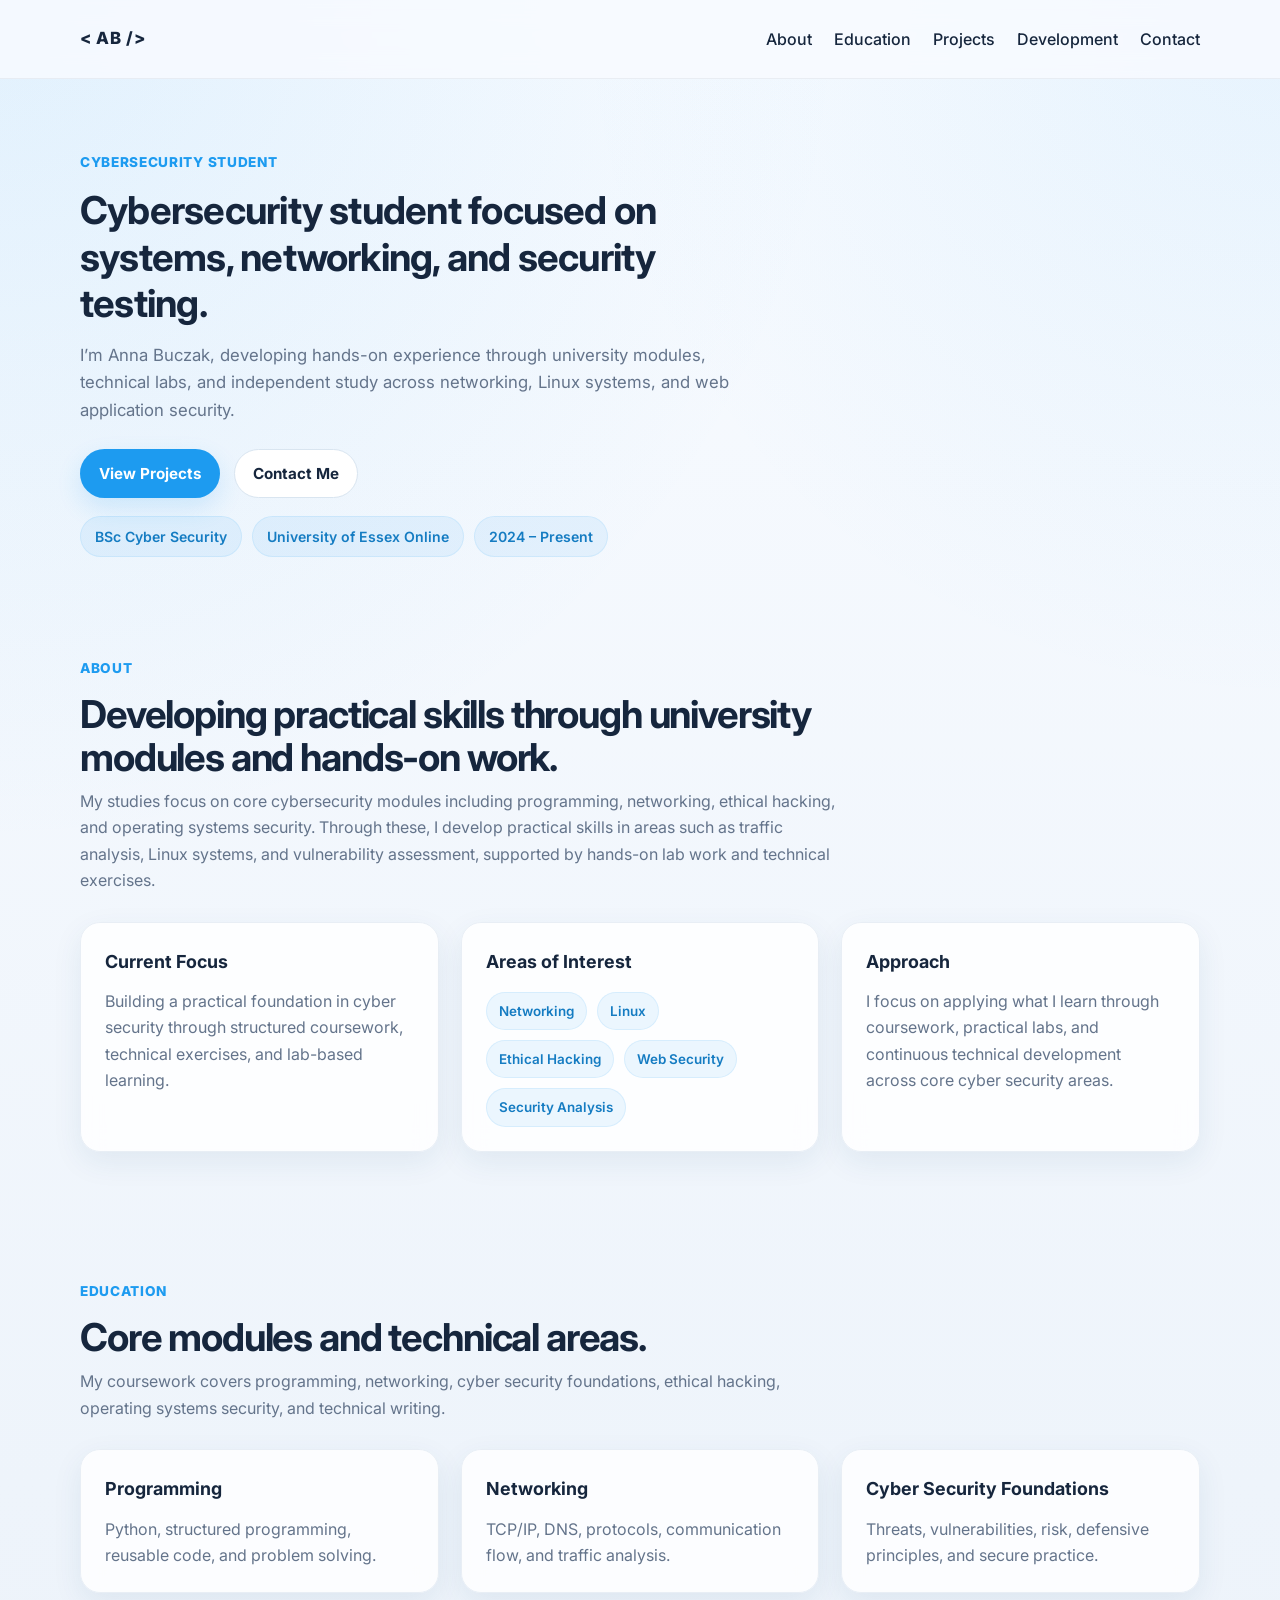
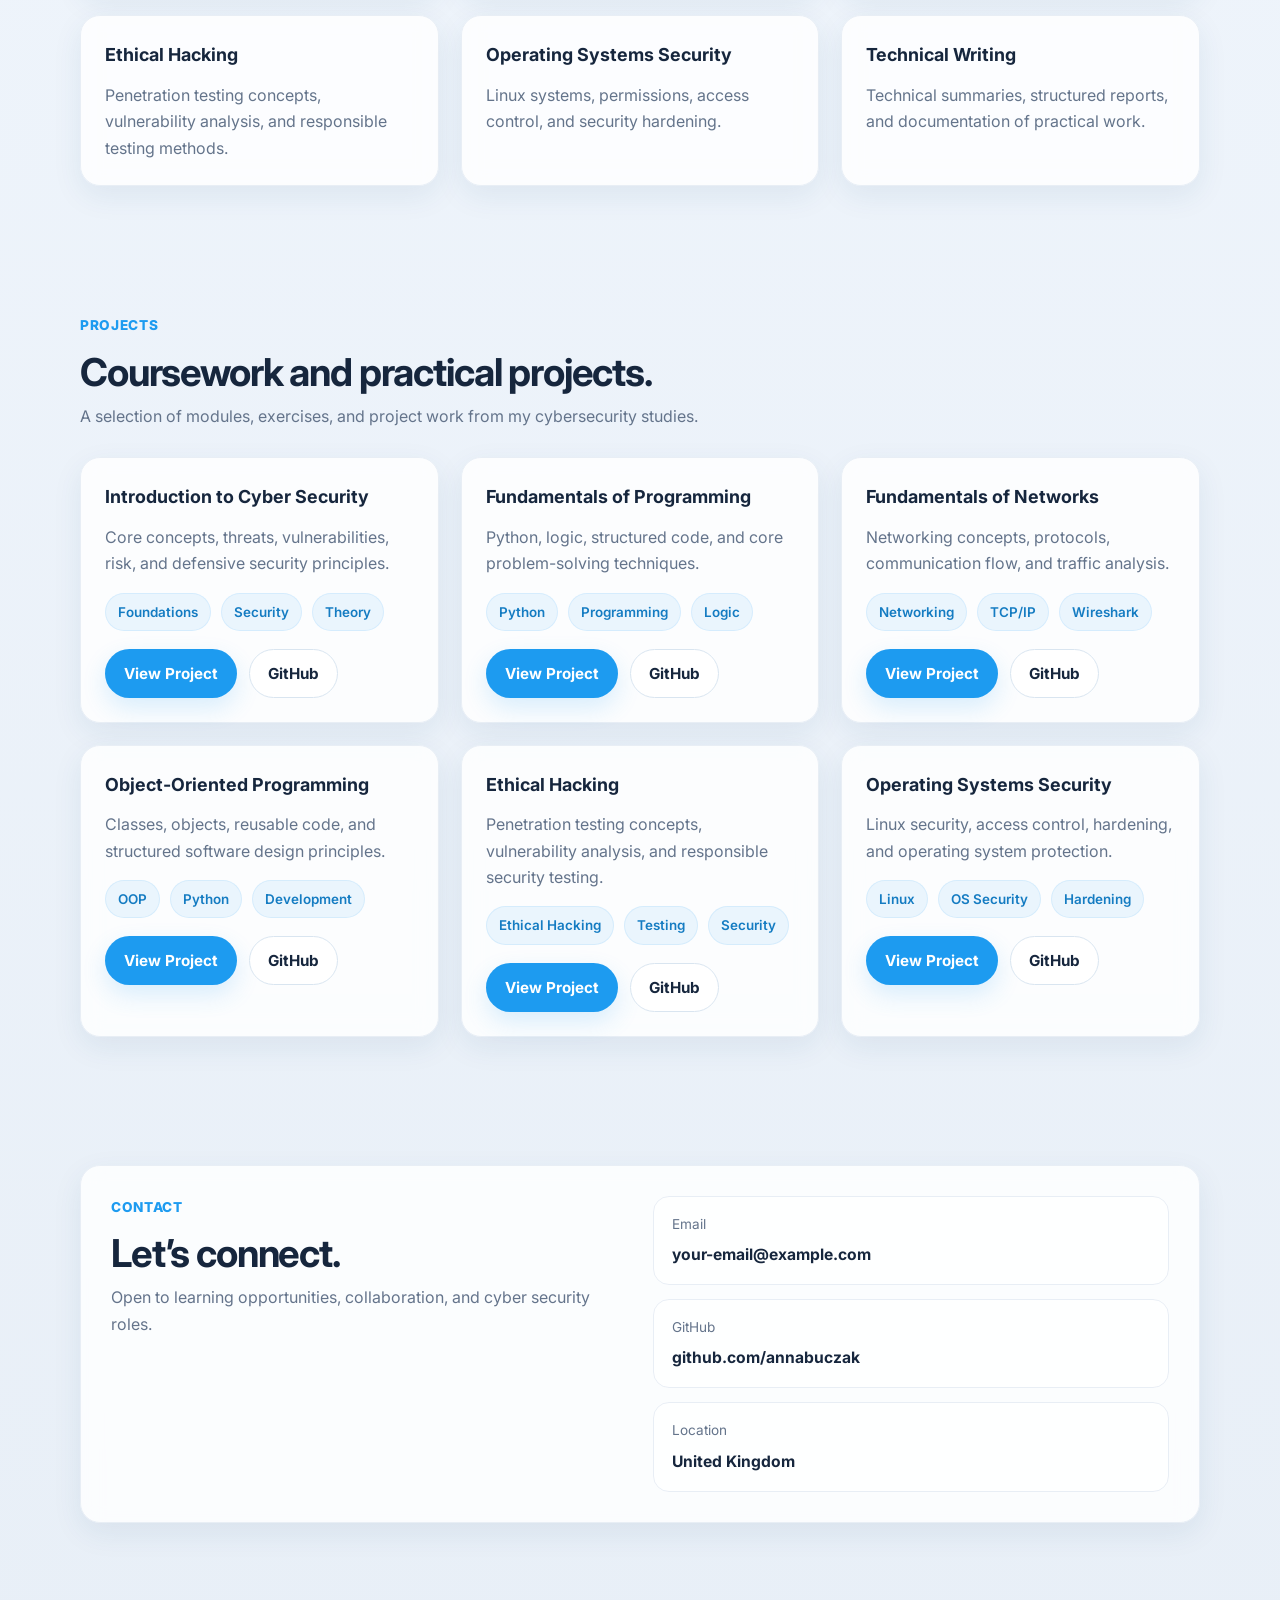
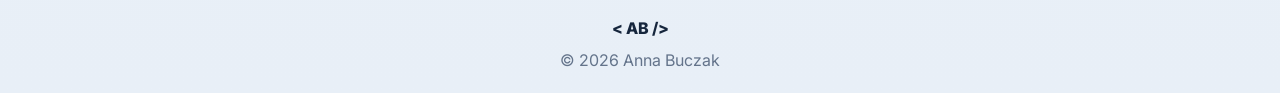
==== index.html @ 2dec714d "Update index.html" ====
<!DOCTYPE html>
<html lang="en">
<head>
    <meta charset="UTF-8">
    <meta name="viewport" content="width=device-width, initial-scale=1.0">
    <title>Anna Buczak | Cybersecurity Portfolio</title>
    <link rel="stylesheet" href="assets/css/main.css">
    <link rel="stylesheet" href="https://fonts.googleapis.com/css2?family=Inter:wght@400;500;600;700;800&display=swap">
</head>
<body>

<nav class="navbar">
    <div class="container nav-inner">
        <a href="#home" class="brand">&lt; AB /&gt;</a>

        <div class="nav-links">
            <a href="#about">About</a>
            <a href="#education">Education</a>
            <a href="#projects">Projects</a>
            <a href="skills.html">Development</a>
            <a href="#contact">Contact</a>
        </div>
    </div>
</nav>

<main class="container">

    <section class="hero" id="home">
        <div class="hero-left">
            <p class="eyebrow">Cybersecurity Student</p>

            <h1>Cybersecurity student focused on systems, networking, and security testing.</h1>

            <p class="hero-text">
                I’m Anna Buczak, developing hands-on experience through university modules,
                technical labs, and independent study across networking, Linux systems,
                and web application security.
            </p>

            <div class="hero-actions">
                <a href="#projects" class="btn btn-primary">View Projects</a>
                <a href="#contact" class="btn btn-secondary">Contact Me</a>
            </div>

            <div class="hero-meta">
                <span>BSc Cyber Security</span>
                <span>University of Essex Online</span>
                <span>2024 – Present</span>
            </div>
        </div>
    </section>

    <section class="section" id="about">
        <div class="section-heading">
            <p class="section-label">About</p>
            <h2>Developing practical skills through university modules and hands-on work.</h2>
            <p class="section-copy">
                My studies focus on core cybersecurity modules including programming,
                networking, ethical hacking, and operating systems security. Through these,
                I develop practical skills in areas such as traffic analysis, Linux systems,
                and vulnerability assessment, supported by hands-on lab work and technical exercises.
            </p>
        </div>

        <div class="grid">
            <article class="card">
                <h3>Current Focus</h3>
                <p>
                    Building a practical foundation in cyber security through structured coursework,
                    technical exercises, and lab-based learning.
                </p>
            </article>

            <article class="card">
                <h3>Areas of Interest</h3>
                <div class="tags">
                    <span class="tag">Networking</span>
                    <span class="tag">Linux</span>
                    <span class="tag">Ethical Hacking</span>
                    <span class="tag">Web Security</span>
                    <span class="tag">Security Analysis</span>
                </div>
            </article>

            <article class="card">
                <h3>Approach</h3>
                <p>
                    I focus on applying what I learn through coursework, practical labs,
                    and continuous technical development across core cyber security areas.
                </p>
            </article>
        </div>
    </section>

    <section class="section" id="education">
        <div class="section-heading">
            <p class="section-label">Education</p>
            <h2>Core modules and technical areas.</h2>
            <p class="section-copy">
                My coursework covers programming, networking, cyber security foundations,
                ethical hacking, operating systems security, and technical writing.
            </p>
        </div>

        <div class="grid">
            <article class="card">
                <h3>Programming</h3>
                <p>Python, structured programming, reusable code, and problem solving.</p>
            </article>

            <article class="card">
                <h3>Networking</h3>
                <p>TCP/IP, DNS, protocols, communication flow, and traffic analysis.</p>
            </article>

            <article class="card">
                <h3>Cyber Security Foundations</h3>
                <p>Threats, vulnerabilities, risk, defensive principles, and secure practice.</p>
            </article>

            <article class="card">
                <h3>Ethical Hacking</h3>
                <p>Penetration testing concepts, vulnerability analysis, and responsible testing methods.</p>
            </article>

            <article class="card">
                <h3>Operating Systems Security</h3>
                <p>Linux systems, permissions, access control, and security hardening.</p>
            </article>

            <article class="card">
                <h3>Technical Writing</h3>
                <p>Technical summaries, structured reports, and documentation of practical work.</p>
            </article>
        </div>
    </section>

    <section class="section" id="projects">
        <div class="section-heading">
            <p class="section-label">Projects</p>
            <h2>Coursework and practical projects.</h2>
            <p class="section-copy">
                A selection of modules, exercises, and project work from my cybersecurity studies.
            </p>
        </div>

        <div class="projects-grid">
            <article class="project-card">
                <h3>Introduction to Cyber Security</h3>
                <p>Core concepts, threats, vulnerabilities, risk, and defensive security principles.</p>
                <div class="tags">
                    <span class="tag">Foundations</span>
                    <span class="tag">Security</span>
                    <span class="tag">Theory</span>
                </div>
                <div class="project-actions">
                    <a href="cybersecurity.html" class="btn btn-primary">View Project</a>
                    <a href="https://github.com/annabuczak" target="_blank" rel="noopener noreferrer" class="btn btn-secondary">GitHub</a>
                </div>
            </article>

            <article class="project-card">
                <h3>Fundamentals of Programming</h3>
                <p>Python, logic, structured code, and core problem-solving techniques.</p>
                <div class="tags">
                    <span class="tag">Python</span>
                    <span class="tag">Programming</span>
                    <span class="tag">Logic</span>
                </div>
                <div class="project-actions">
                    <a href="programming.html" class="btn btn-primary">View Project</a>
                    <a href="https://github.com/annabuczak" target="_blank" rel="noopener noreferrer" class="btn btn-secondary">GitHub</a>
                </div>
            </article>

            <article class="project-card">
                <h3>Fundamentals of Networks</h3>
                <p>Networking concepts, protocols, communication flow, and traffic analysis.</p>
                <div class="tags">
                    <span class="tag">Networking</span>
                    <span class="tag">TCP/IP</span>
                    <span class="tag">Wireshark</span>
                </div>
                <div class="project-actions">
                    <a href="networks.html" class="btn btn-primary">View Project</a>
                    <a href="https://github.com/annabuczak" target="_blank" rel="noopener noreferrer" class="btn btn-secondary">GitHub</a>
                </div>
            </article>

            <article class="project-card">
                <h3>Object-Oriented Programming</h3>
                <p>Classes, objects, reusable code, and structured software design principles.</p>
                <div class="tags">
                    <span class="tag">OOP</span>
                    <span class="tag">Python</span>
                    <span class="tag">Development</span>
                </div>
                <div class="project-actions">
                    <a href="oop.html" class="btn btn-primary">View Project</a>
                    <a href="https://github.com/annabuczak" target="_blank" rel="noopener noreferrer" class="btn btn-secondary">GitHub</a>
                </div>
            </article>

            <article class="project-card">
                <h3>Ethical Hacking</h3>
                <p>Penetration testing concepts, vulnerability analysis, and responsible security testing.</p>
                <div class="tags">
                    <span class="tag">Ethical Hacking</span>
                    <span class="tag">Testing</span>
                    <span class="tag">Security</span>
                </div>
                <div class="project-actions">
                    <a href="ethical.html" class="btn btn-primary">View Project</a>
                    <a href="https://github.com/annabuczak" target="_blank" rel="noopener noreferrer" class="btn btn-secondary">GitHub</a>
                </div>
            </article>

            <article class="project-card">
                <h3>Operating Systems Security</h3>
                <p>Linux security, access control, hardening, and operating system protection.</p>
                <div class="tags">
                    <span class="tag">Linux</span>
                    <span class="tag">OS Security</span>
                    <span class="tag">Hardening</span>
                </div>
                <div class="project-actions">
                    <a href="ossecurity.html" class="btn btn-primary">View Project</a>
                    <a href="https://github.com/annabuczak" target="_blank" rel="noopener noreferrer" class="btn btn-secondary">GitHub</a>
                </div>
            </article>
        </div>
    </section>

    <section class="section" id="contact">
        <div class="contact-box">
            <div>
                <p class="section-label">Contact</p>
                <h2>Let’s connect.</h2>
                <p class="section-copy">
                    Open to learning opportunities, collaboration, and cyber security roles.
                </p>
            </div>

            <div class="contact-info">
                <div class="contact-item">
                    <span>Email</span>
                    <strong>your-email@example.com</strong>
                </div>

                <div class="contact-item">
                    <span>GitHub</span>
                    <strong>github.com/annabuczak</strong>
                </div>

                <div class="contact-item">
                    <span>Location</span>
                    <strong>United Kingdom</strong>
                </div>
            </div>
        </div>
    </section>

    <footer class="footer">
        <p>&lt; AB /&gt;</p>
        <p>© 2026 Anna Buczak</p>
    </footer>

</main>
</body>
</html>
---- assets/css/main.css ----
* {
    margin: 0;
    padding: 0;
    box-sizing: border-box;
}

:root {
    --bg: #f7fbff;
    --surface: #ffffff;
    --surface-soft: #f3f8fd;
    --text: #16263d;
    --muted: #64748b;
    --accent: #1d9bf0;
    --accent-dark: #157cc2;
    --border: #e8eef5;
    --shadow: 0 10px 30px rgba(31, 78, 121, 0.08);
    --shadow-hover: 0 16px 36px rgba(31, 78, 121, 0.12);
    --radius: 20px;
    --max-width: 1120px;
}

html {
    scroll-behavior: smooth;
}

body {
    font-family: Inter, -apple-system, BlinkMacSystemFont, "Segoe UI", sans-serif;
    background:
        radial-gradient(circle at top left, rgba(29, 155, 240, 0.10), transparent 24%),
        radial-gradient(circle at top right, rgba(29, 155, 240, 0.08), transparent 20%),
        linear-gradient(180deg, #f8fbff 0%, #eef4fb 45%, #e8eff7 100%);
    color: var(--text);
    line-height: 1.65;
}

.container {
    width: min(var(--max-width), calc(100% - 32px));
    margin: 0 auto;
}

/* links */
a {
    text-decoration: none;
    color: inherit;
}

a:visited {
    color: inherit;
}

/* nav */
.navbar {
    position: sticky;
    top: 0;
    z-index: 1000;
    background: rgba(248, 251, 255, 0.82);
    backdrop-filter: blur(12px);
    border-bottom: 1px solid rgba(22, 38, 61, 0.06);
}

.nav-inner {
    min-height: 78px;
    display: flex;
    align-items: center;
    justify-content: space-between;
    gap: 24px;
}

.brand {
    font-weight: 800;
    font-size: 1.05rem;
    letter-spacing: 0.04em;
    color: var(--text);
}

.nav-links {
    display: flex;
    gap: 22px;
    flex-wrap: wrap;
}

.nav-links a {
    color: var(--text);
    font-weight: 500;
    transition: color 0.2s ease;
}

.nav-links a:hover {
    color: var(--accent);
}

/* hero */
.hero {
    padding: 72px 0 36px;
}

.hero-left {
    max-width: 760px;
}

.eyebrow,
.section-label {
    color: var(--accent);
    text-transform: uppercase;
    letter-spacing: 0.05em;
    font-size: 0.85rem;
    font-weight: 800;
    margin-bottom: 14px;
}

.hero h1 {
    font-size: clamp(2rem, 3vw, 2.7rem);
    line-height: 1.2;
    letter-spacing: -0.02em;
    max-width: 700px;
    margin-bottom: 16px;
}

.hero-text {
    max-width: 650px;
    color: var(--muted);
    font-size: 1.05rem;
    margin-bottom: 24px;
}

.hero-actions {
    display: flex;
    flex-wrap: wrap;
    gap: 14px;
    margin-bottom: 18px;
}

.hero-meta {
    display: flex;
    flex-wrap: wrap;
    gap: 10px;
}

.hero-meta span {
    display: inline-flex;
    align-items: center;
    padding: 8px 14px;
    border-radius: 999px;
    background: rgba(29, 155, 240, 0.08);
    border: 1px solid rgba(29, 155, 240, 0.10);
    color: var(--accent-dark);
    font-size: 0.88rem;
    font-weight: 600;
}

/* buttons */
.btn {
    display: inline-flex;
    align-items: center;
    justify-content: center;
    padding: 11px 18px;
    border-radius: 999px;
    font-weight: 700;
    font-size: 0.95rem;
    border: 1px solid transparent;
    transition: all 0.2s ease;
    white-space: nowrap;
}

.btn-primary {
    background: var(--accent);
    color: #fff !important;
    box-shadow: 0 10px 24px rgba(29, 155, 240, 0.16);
}

.btn-primary:hover {
    background: var(--accent-dark);
    transform: translateY(-1px);
}

.btn-secondary {
    background: #fff;
    color: var(--text) !important;
    border-color: #d9e5f0;
}

.btn-secondary:hover {
    border-color: #bfd8ec;
    color: var(--accent-dark) !important;
    transform: translateY(-1px);
}

/* sections */
.section {
    padding: 64px 0;
}

.section-heading {
    margin-bottom: 28px;
}

.section-heading h2,
.contact-box h2 {
    font-size: clamp(1.8rem, 3vw, 2.6rem);
    line-height: 1.1;
    letter-spacing: -0.03em;
    margin-bottom: 10px;
    max-width: 760px;
}

.section-copy {
    color: var(--muted);
    max-width: 760px;
}

/* cards/grids */
.grid,
.projects-grid {
    display: grid;
    grid-template-columns: repeat(3, 1fr);
    gap: 22px;
}

.card,
.project-card,
.contact-box {
    background: rgba(255, 255, 255, 0.82);
    border: 1px solid var(--border);
    border-radius: var(--radius);
    box-shadow: var(--shadow);
    backdrop-filter: blur(10px);
}

.card,
.project-card {
    padding: 24px;
}

.card h3,
.project-card h3 {
    font-size: 1.12rem;
    margin-bottom: 12px;
    color: var(--text);
}

.card p,
.project-card p {
    color: var(--muted);
}

.card:hover,
.project-card:hover {
    transform: translateY(-4px);
    box-shadow: var(--shadow-hover);
    transition: transform 0.2s ease, box-shadow 0.2s ease;
}

/* tags */
.tags {
    display: flex;
    flex-wrap: wrap;
    gap: 10px;
    margin-top: 16px;
}

.tag {
    display: inline-flex;
    align-items: center;
    padding: 7px 12px;
    border-radius: 999px;
    background: rgba(29, 155, 240, 0.08);
    border: 1px solid rgba(29, 155, 240, 0.10);
    color: var(--accent-dark);
    font-size: 0.84rem;
    font-weight: 600;
}

/* project cards */
.project-card {
    display: flex;
    flex-direction: column;
    min-height: 100%;
}

.project-actions {
    display: flex;
    flex-wrap: wrap;
    gap: 12px;
    margin-top: 18px;
}

/* contact */
.contact-box {
    padding: 30px;
    display: grid;
    grid-template-columns: 1fr 1fr;
    gap: 26px;
}

.contact-info {
    display: grid;
    gap: 14px;
}

.contact-item {
    padding: 16px 18px;
    border-radius: 16px;
    background: rgba(255, 255, 255, 0.72);
    border: 1px solid var(--border);
}

.contact-item span {
    display: block;
    color: var(--muted);
    font-size: 0.85rem;
    margin-bottom: 6px;
}

.contact-item strong {
    color: var(--text);
    font-size: 0.98rem;
}

/* footer */
.footer {
    text-align: center;
    padding: 28px 0 20px;
    color: var(--muted);
}

.footer p:first-child {
    font-weight: 800;
    color: var(--text);
    margin-bottom: 6px;
}

/* responsive */
@media (max-width: 980px) {
    .grid,
    .projects-grid,
    .contact-box {
        grid-template-columns: 1fr 1fr;
    }

    .contact-box {
        grid-template-columns: 1fr;
    }
}

@media (max-width: 720px) {
    .nav-inner {
        min-height: auto;
        padding: 18px 0;
        flex-direction: column;
        align-items: flex-start;
    }

    .hero {
        padding: 56px 0 24px;
    }

    .grid,
    .projects-grid {
        grid-template-columns: 1fr;
    }

    .section {
        padding: 52px 0;
    }
}
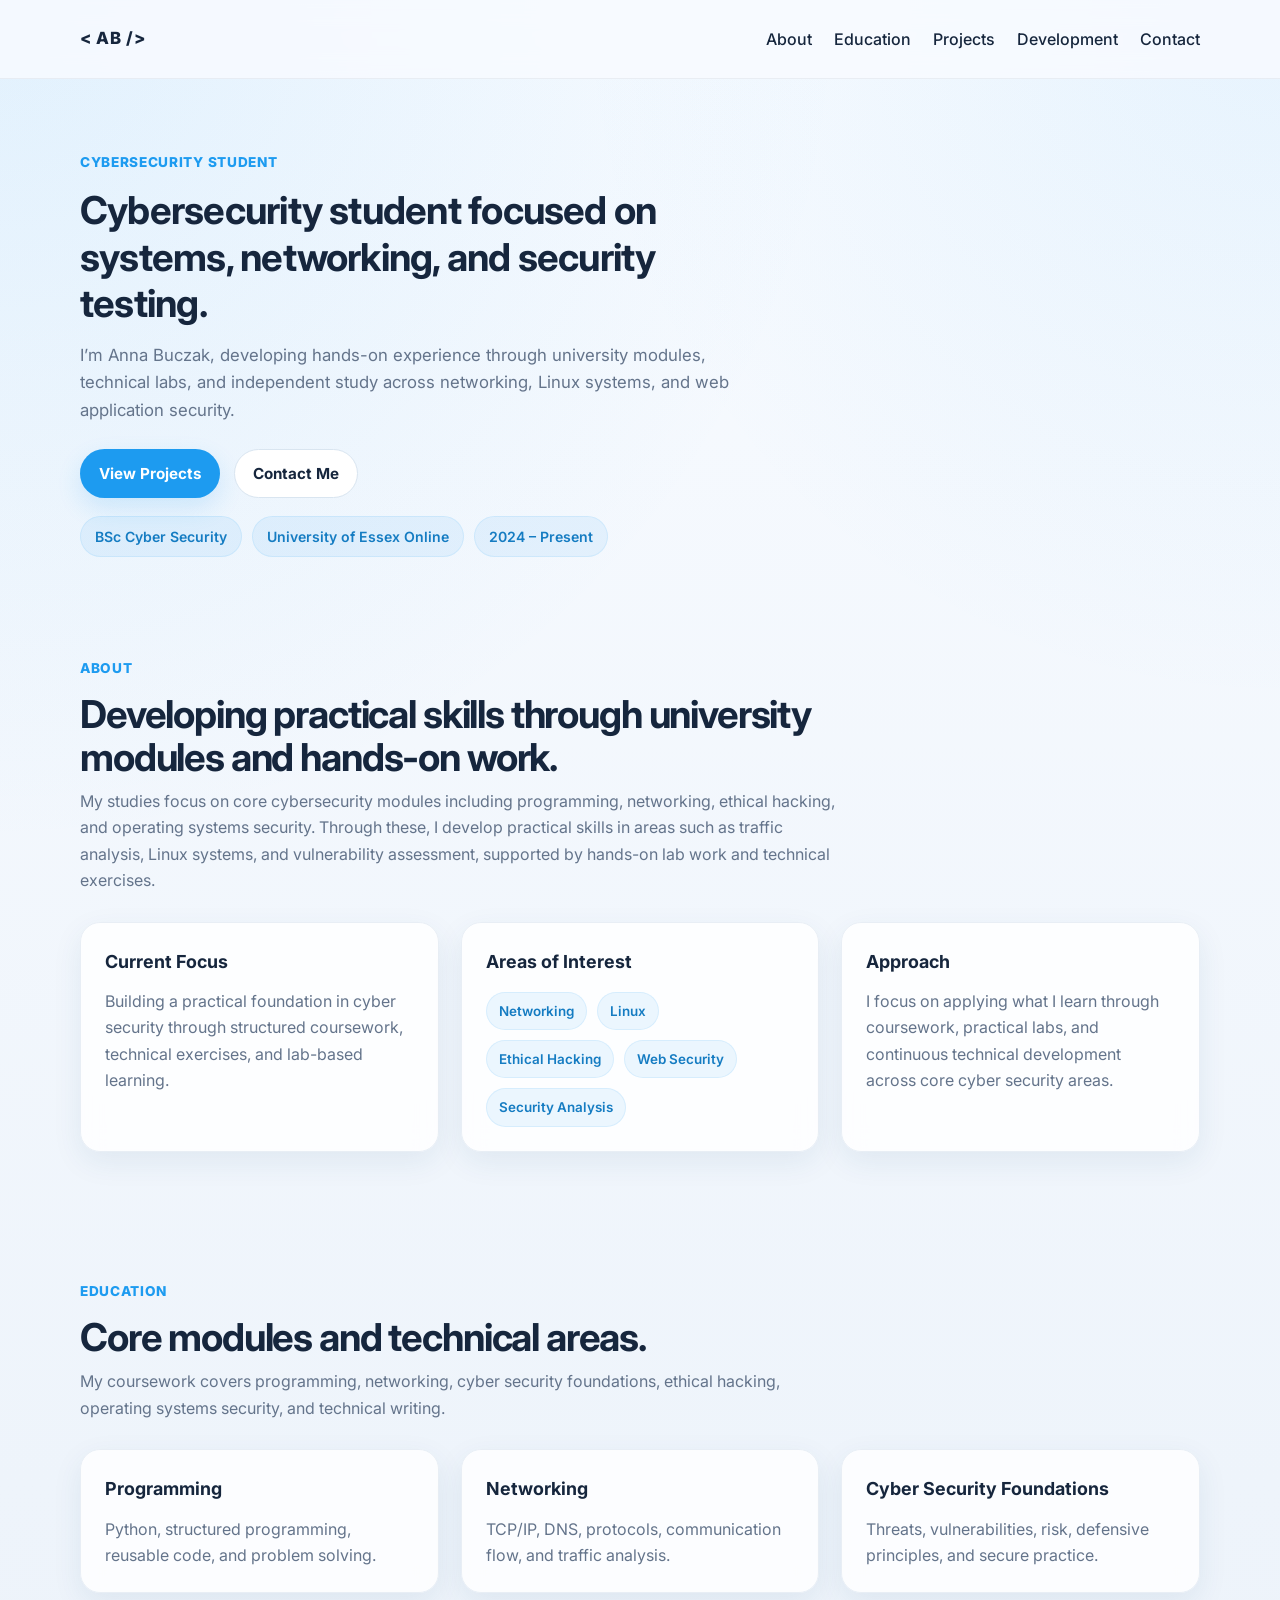
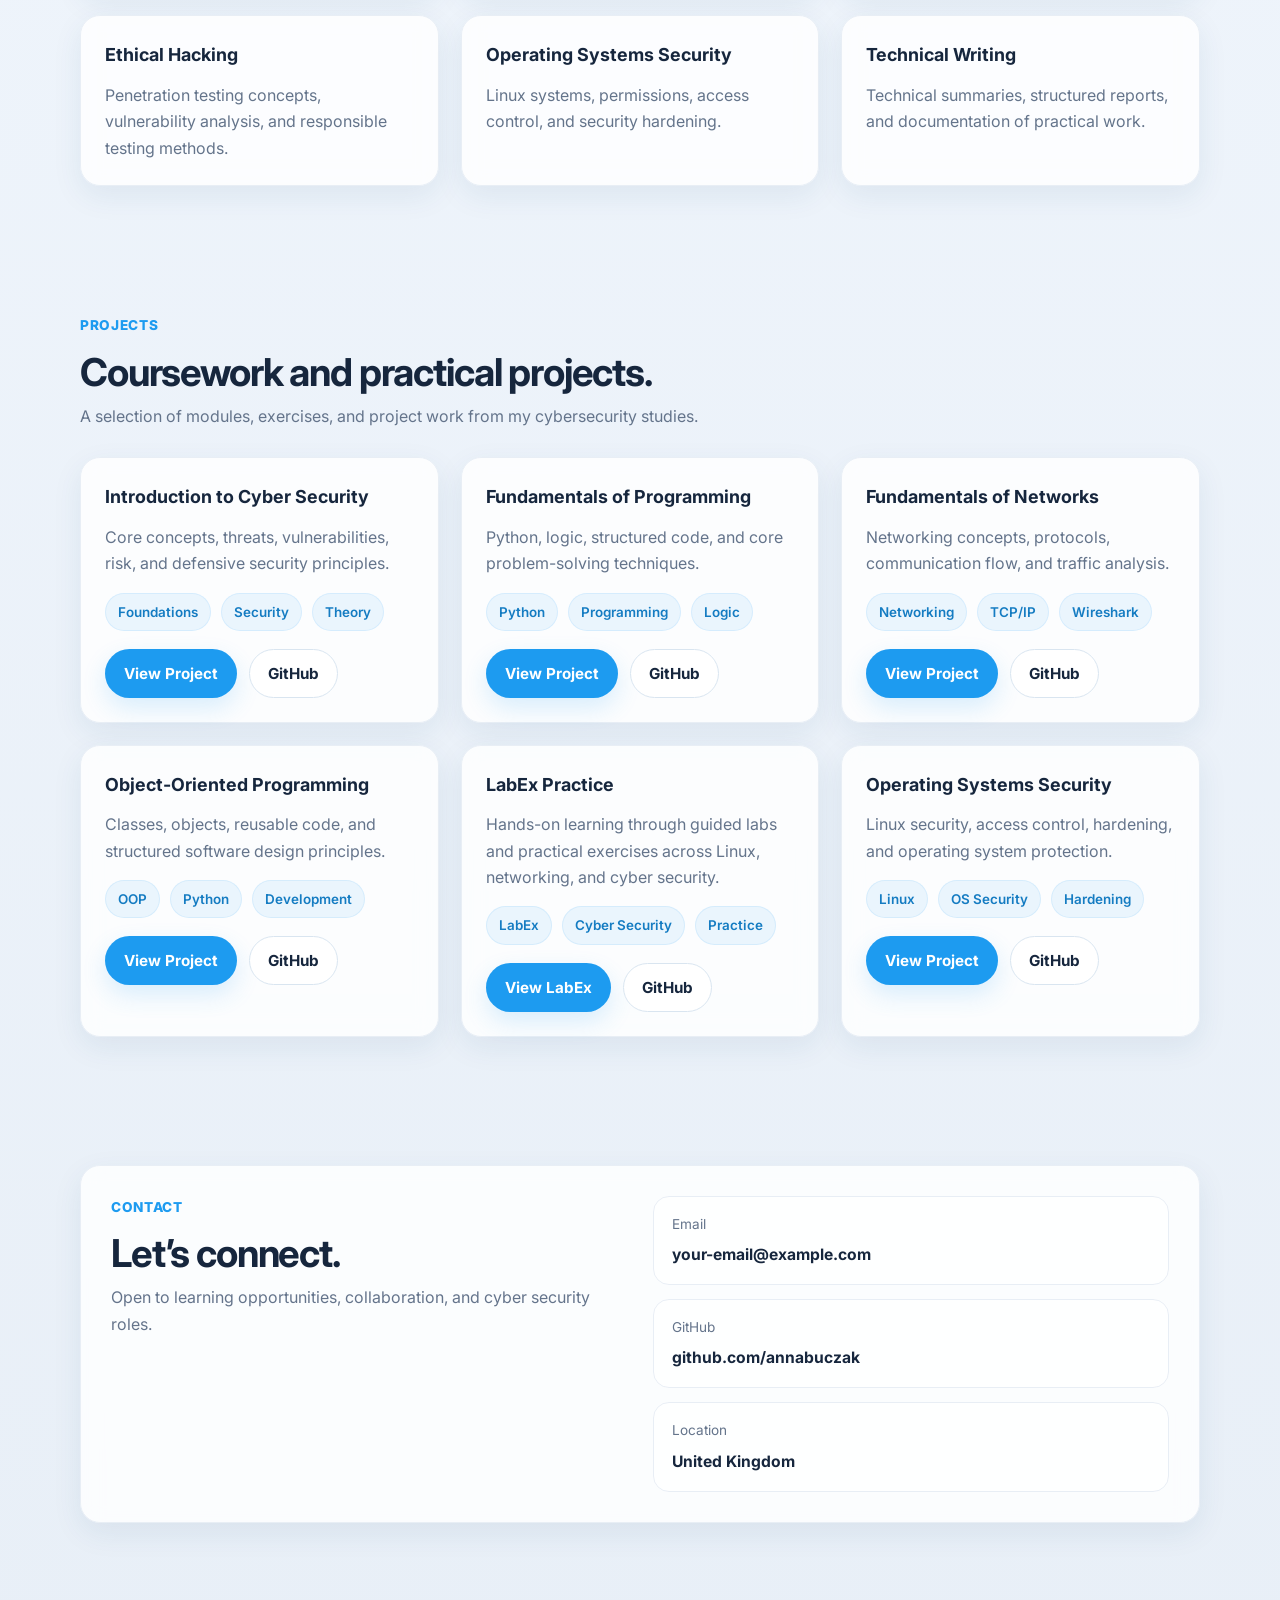
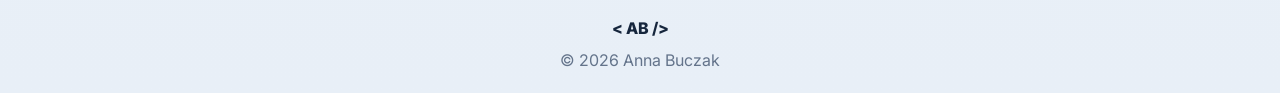
==== commit 46232aa3: "Replace security practice card with LabEx" ====
--- a/index.html
+++ b/index.html
@@ -201,19 +201,19 @@
                 </div>
             </article>
 
-            <article class="project-card">
-                <h3>Ethical Hacking</h3>
-                <p>Penetration testing concepts, vulnerability analysis, and responsible security testing.</p>
-                <div class="tags">
-                    <span class="tag">Ethical Hacking</span>
-                    <span class="tag">Testing</span>
-                    <span class="tag">Security</span>
-                </div>
-                <div class="project-actions">
-                    <a href="ethical.html" class="btn btn-primary">View Project</a>
-                    <a href="https://github.com/annabuczak" target="_blank" rel="noopener noreferrer" class="btn btn-secondary">GitHub</a>
-                </div>
-            </article>
+            <article class="project-card">
+                <h3>LabEx Practice</h3>
+                <p>Hands-on learning through guided labs and practical exercises across Linux, networking, and cyber security.</p>
+                <div class="tags">
+                    <span class="tag">LabEx</span>
+                    <span class="tag">Cyber Security</span>
+                    <span class="tag">Practice</span>
+                </div>
+                <div class="project-actions">
+                    <a href="https://labex.io" target="_blank" rel="noopener noreferrer" class="btn btn-primary">View LabEx</a>
+                    <a href="https://github.com/annabuczak" target="_blank" rel="noopener noreferrer" class="btn btn-secondary">GitHub</a>
+                </div>
+            </article>
 
             <article class="project-card">
                 <h3>Operating Systems Security</h3>
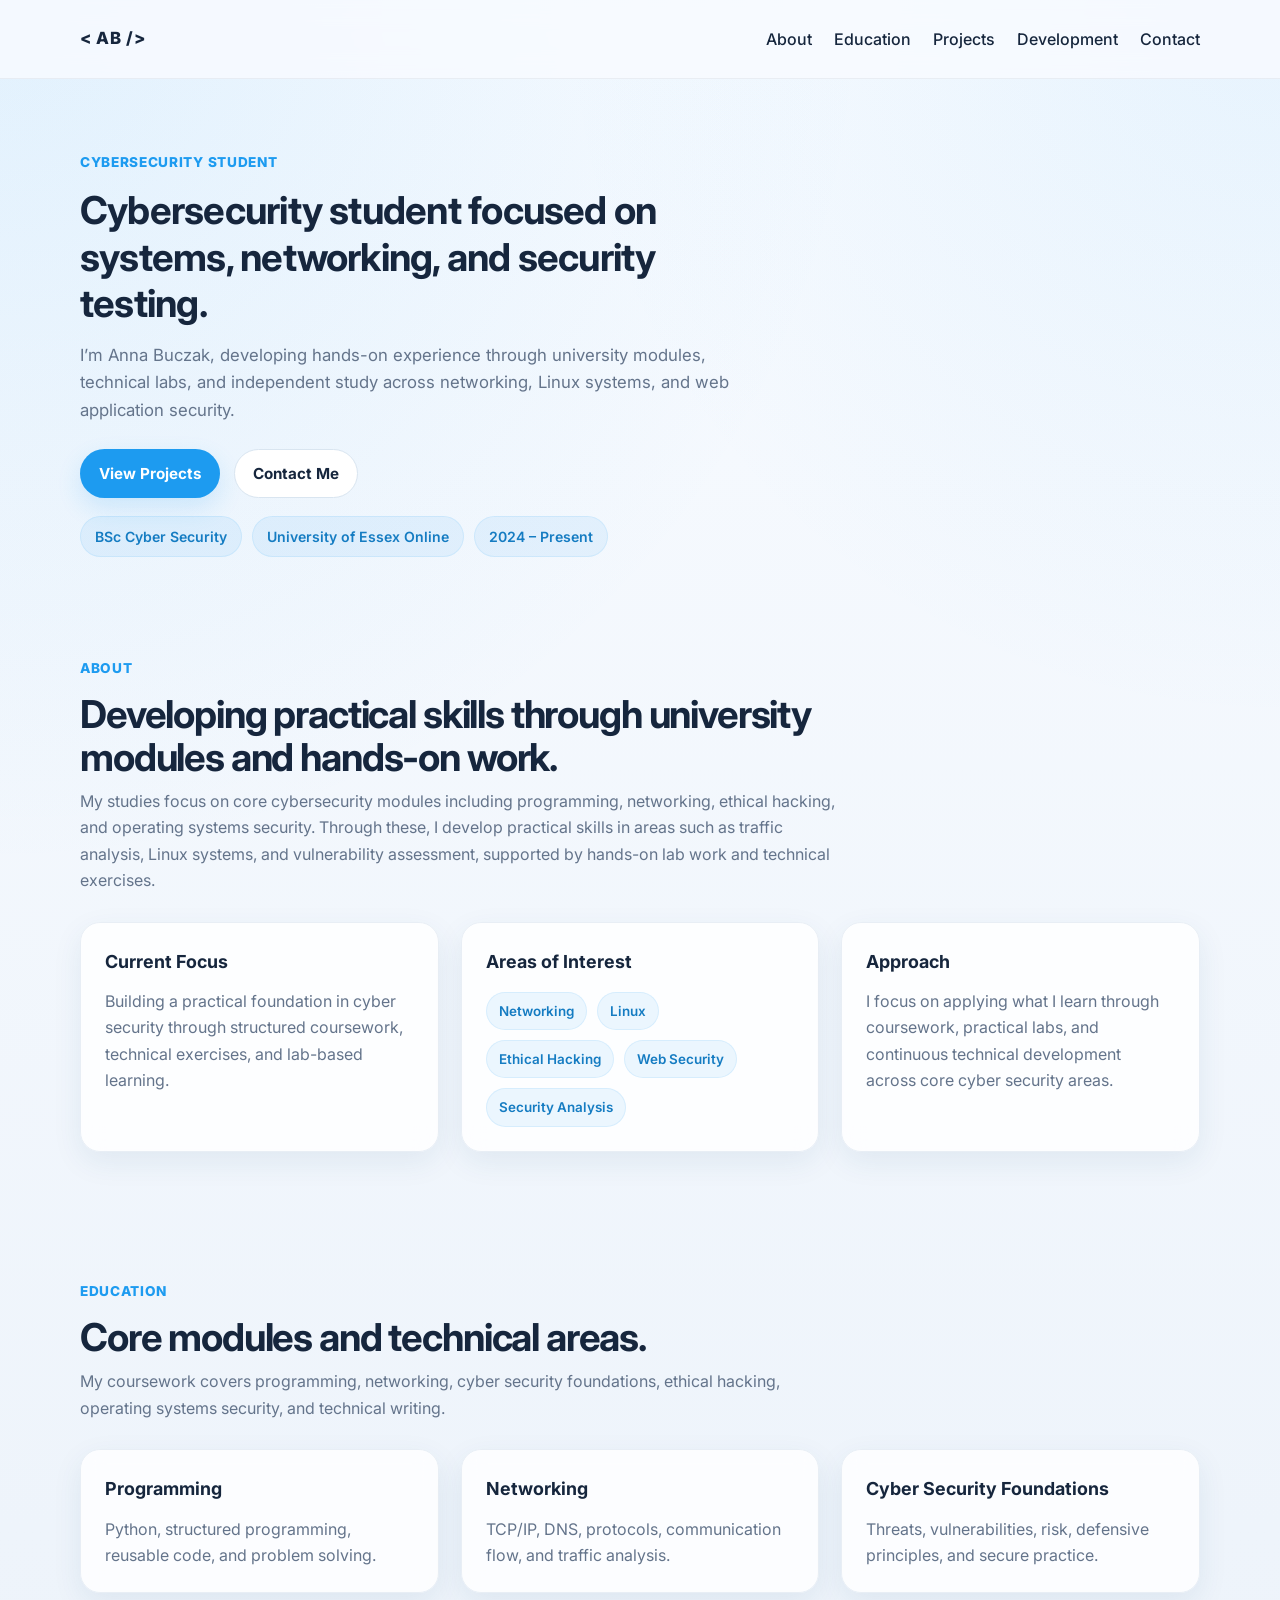
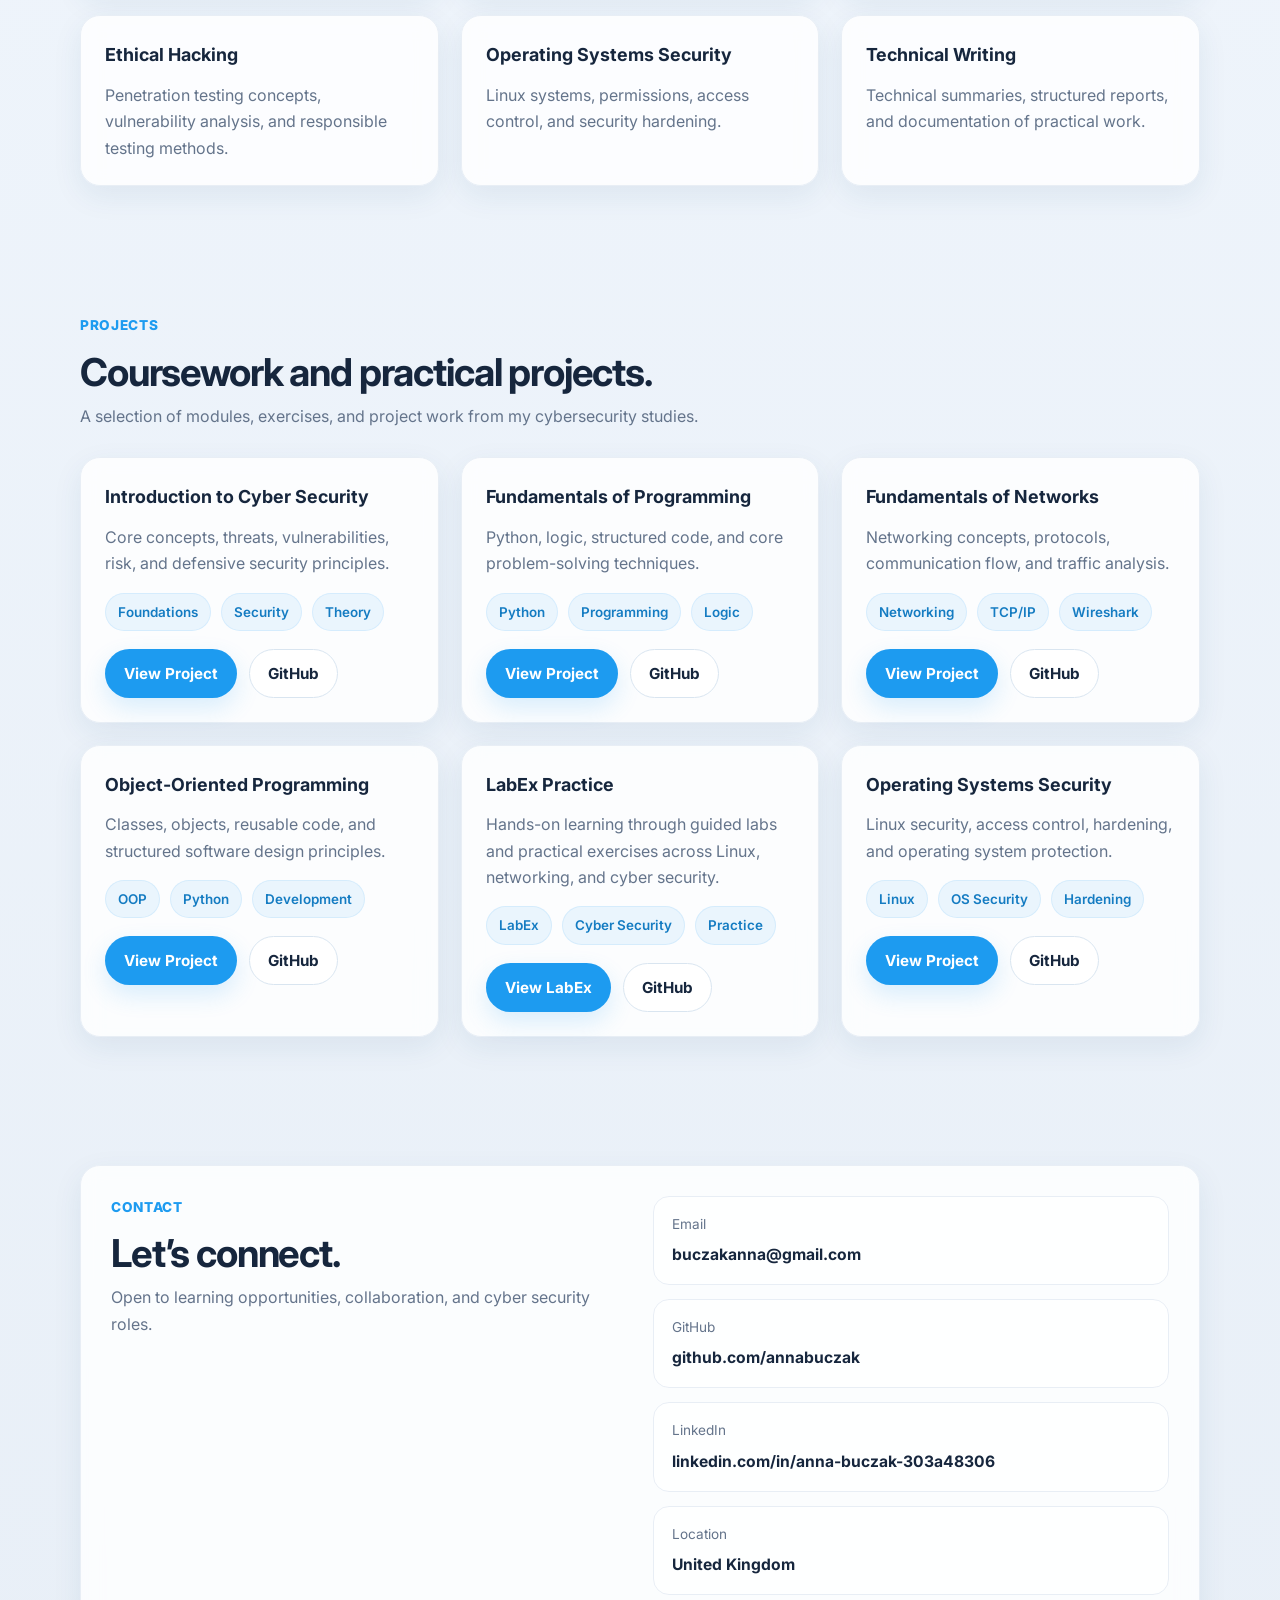
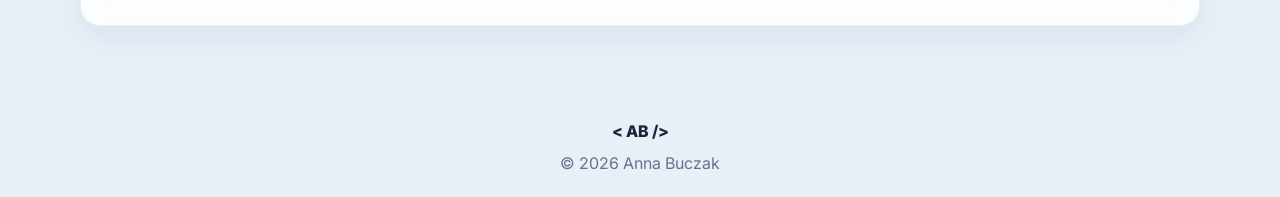
==== commit 2ba2322d: "Add portfolio contact links" ====
--- a/index.html
+++ b/index.html
@@ -242,15 +242,20 @@
             </div>
 
             <div class="contact-info">
-                <div class="contact-item">
-                    <span>Email</span>
-                    <strong>your-email@example.com</strong>
-                </div>
-
-                <div class="contact-item">
-                    <span>GitHub</span>
-                    <strong>github.com/annabuczak</strong>
-                </div>
+                <div class="contact-item">
+                    <span>Email</span>
+                    <strong><a href="mailto:buczakanna@gmail.com">buczakanna@gmail.com</a></strong>
+                </div>
+
+                <div class="contact-item">
+                    <span>GitHub</span>
+                    <strong><a href="https://github.com/annabuczak" target="_blank" rel="noopener noreferrer">github.com/annabuczak</a></strong>
+                </div>
+
+                <div class="contact-item">
+                    <span>LinkedIn</span>
+                    <strong><a href="https://www.linkedin.com/in/anna-buczak-303a48306" target="_blank" rel="noopener noreferrer">linkedin.com/in/anna-buczak-303a48306</a></strong>
+                </div>
 
                 <div class="contact-item">
                     <span>Location</span>
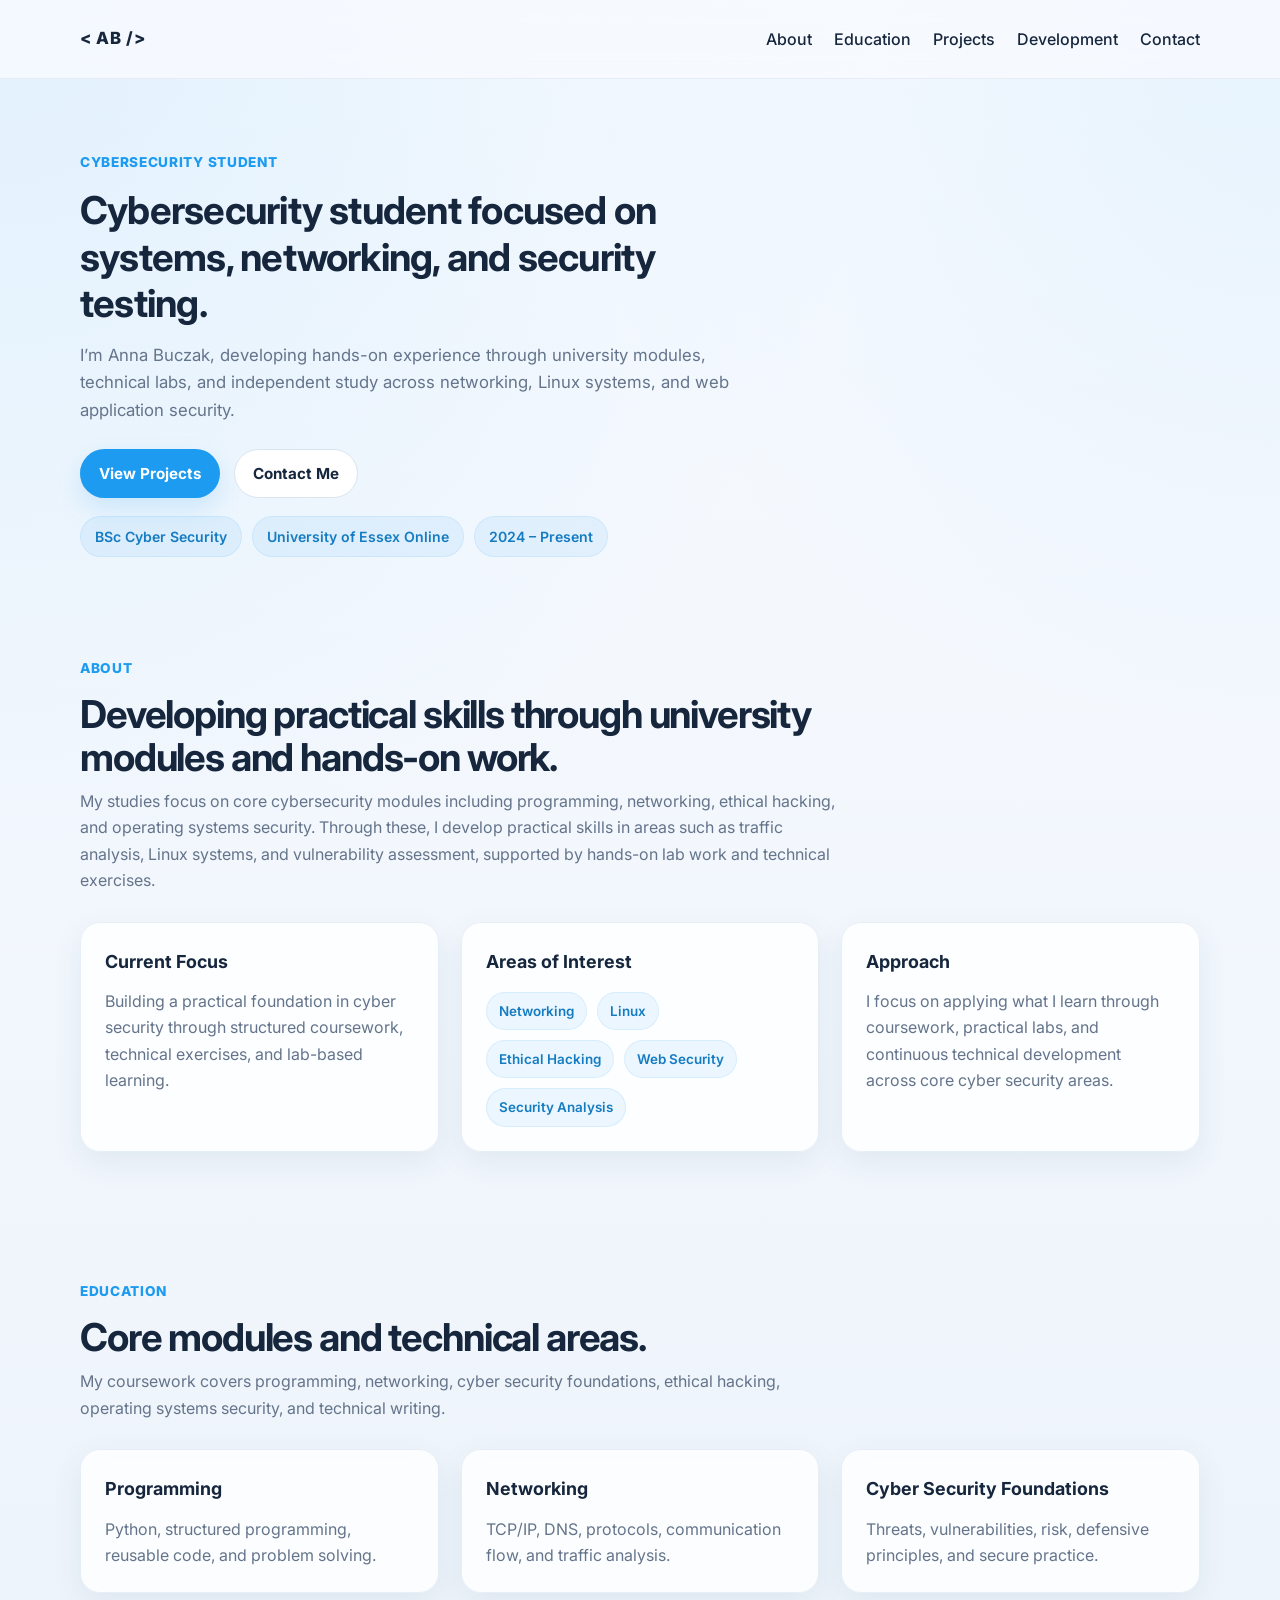
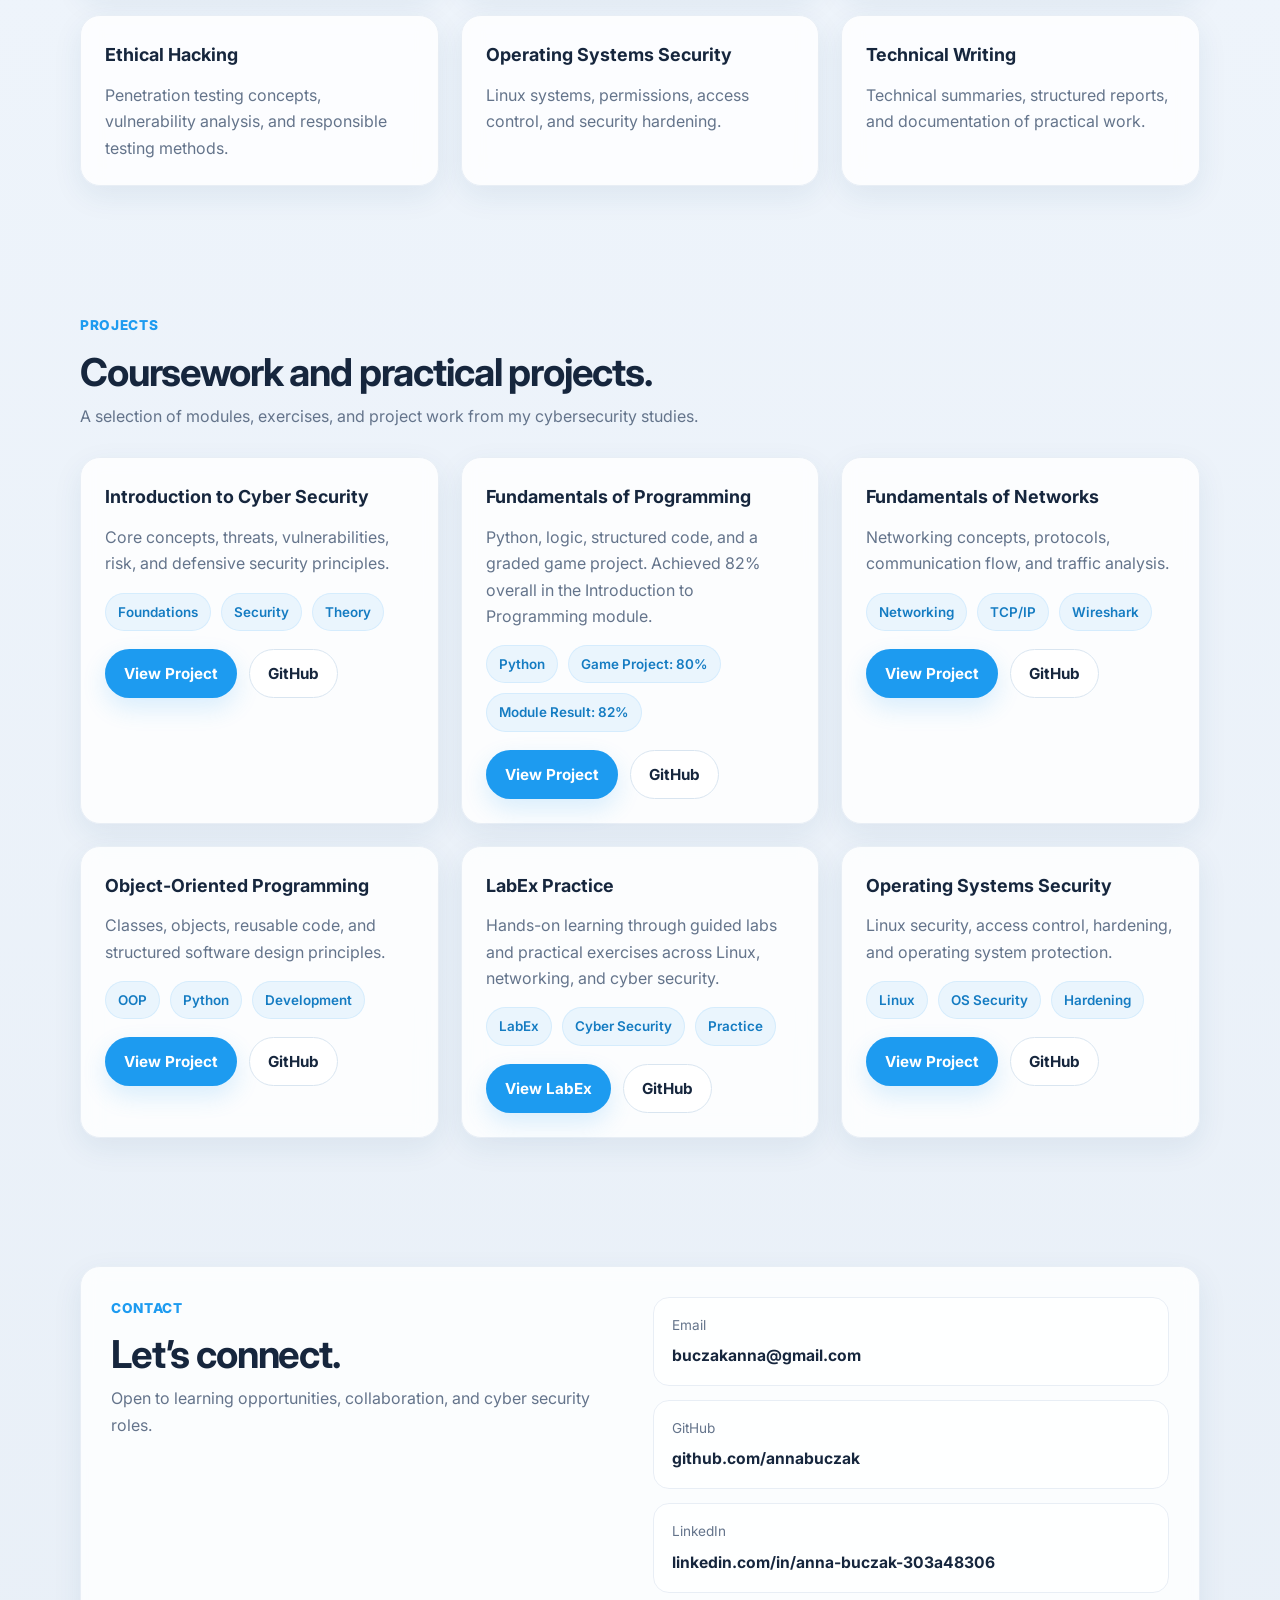
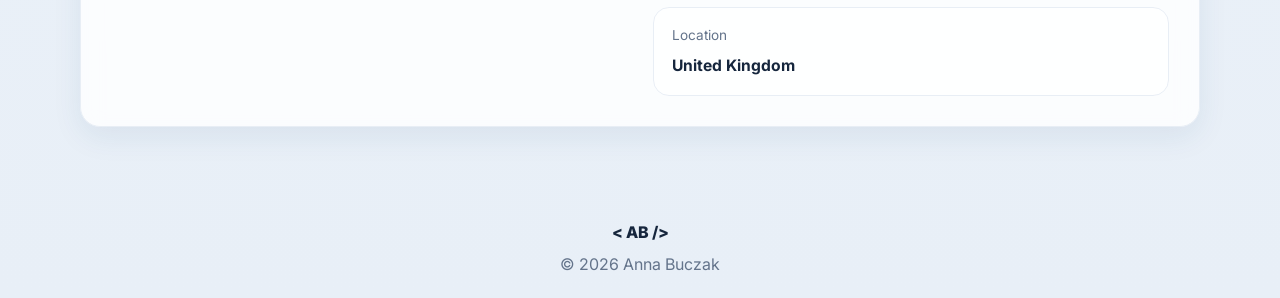
==== commit 0ac9b850: "Add programming module results and game grade" ====
--- a/index.html
+++ b/index.html
@@ -159,14 +159,14 @@
                 </div>
             </article>
 
-            <article class="project-card">
-                <h3>Fundamentals of Programming</h3>
-                <p>Python, logic, structured code, and core problem-solving techniques.</p>
-                <div class="tags">
-                    <span class="tag">Python</span>
-                    <span class="tag">Programming</span>
-                    <span class="tag">Logic</span>
-                </div>
+            <article class="project-card">
+                <h3>Fundamentals of Programming</h3>
+                <p>Python, logic, structured code, and a graded game project. Achieved 82% overall in the Introduction to Programming module.</p>
+                <div class="tags">
+                    <span class="tag">Python</span>
+                    <span class="tag">Game Project: 80%</span>
+                    <span class="tag">Module Result: 82%</span>
+                </div>
                 <div class="project-actions">
                     <a href="programming.html" class="btn btn-primary">View Project</a>
                     <a href="https://github.com/annabuczak" target="_blank" rel="noopener noreferrer" class="btn btn-secondary">GitHub</a>
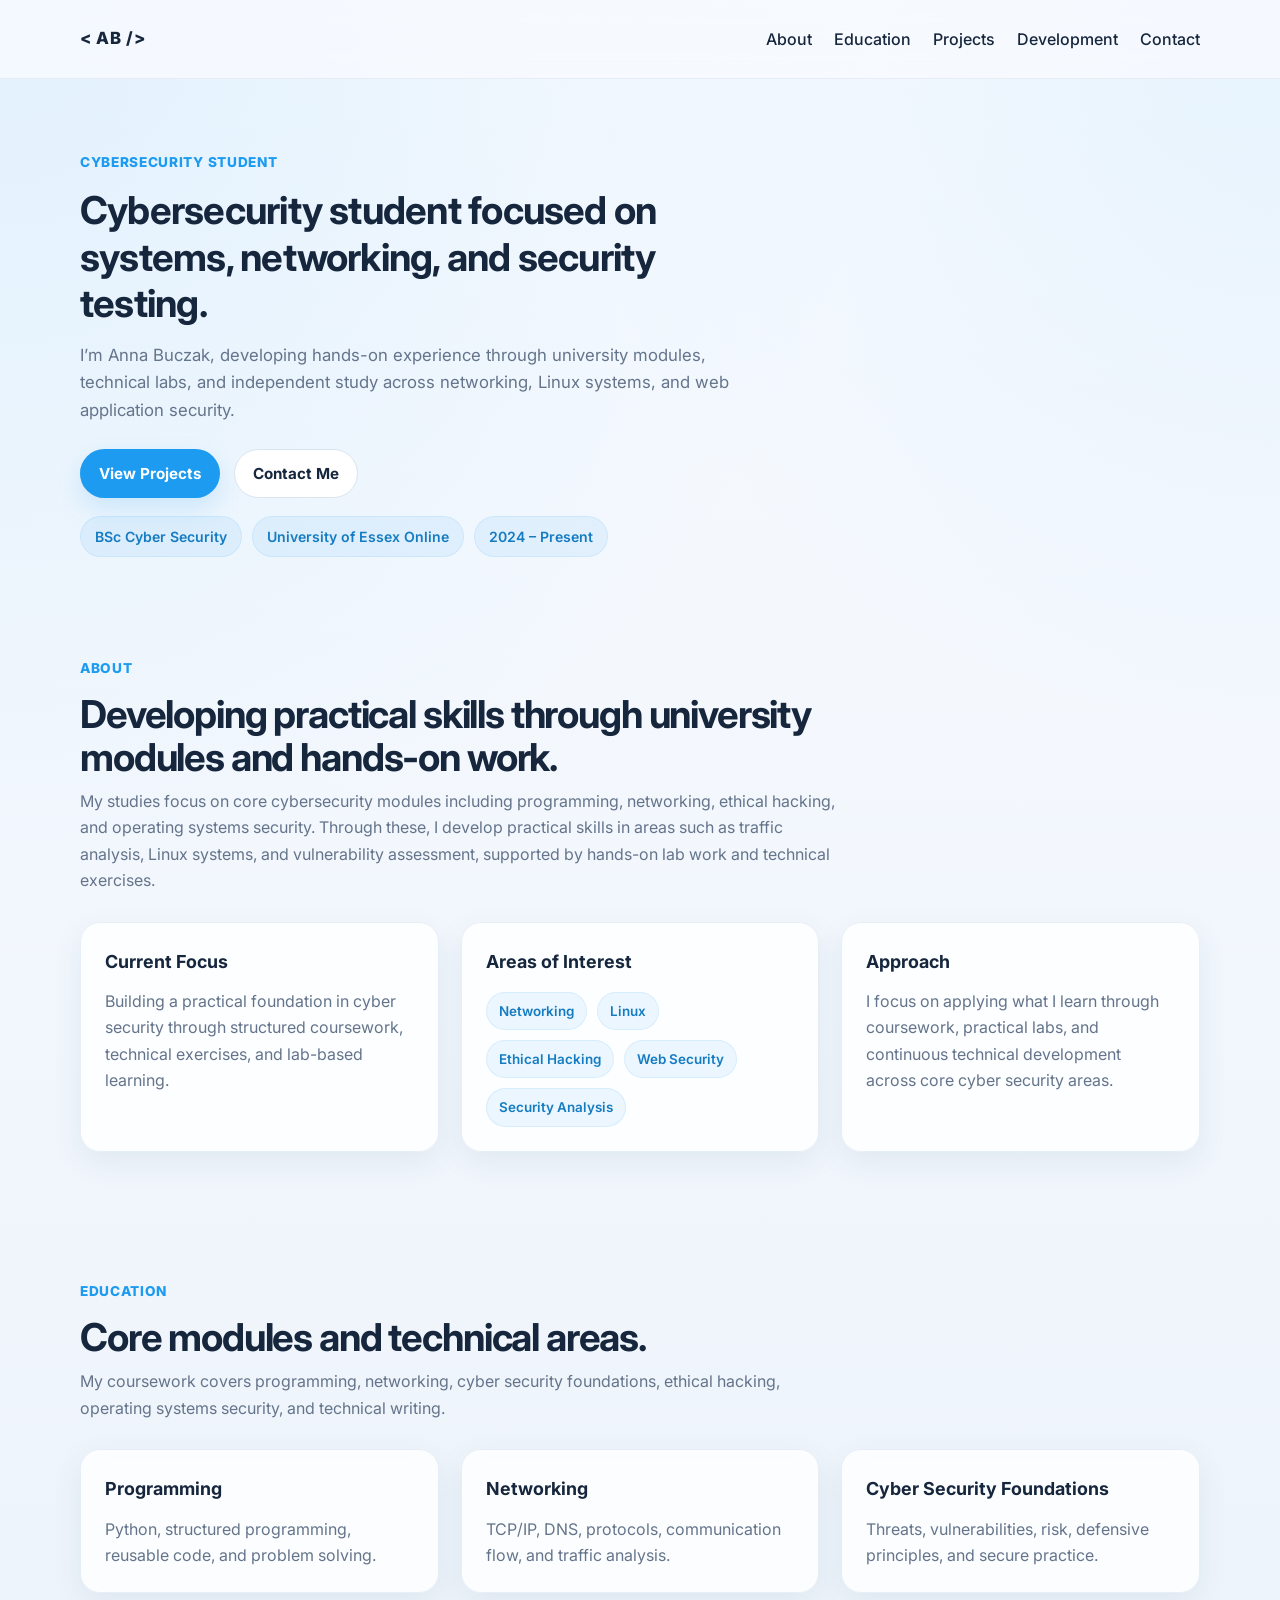
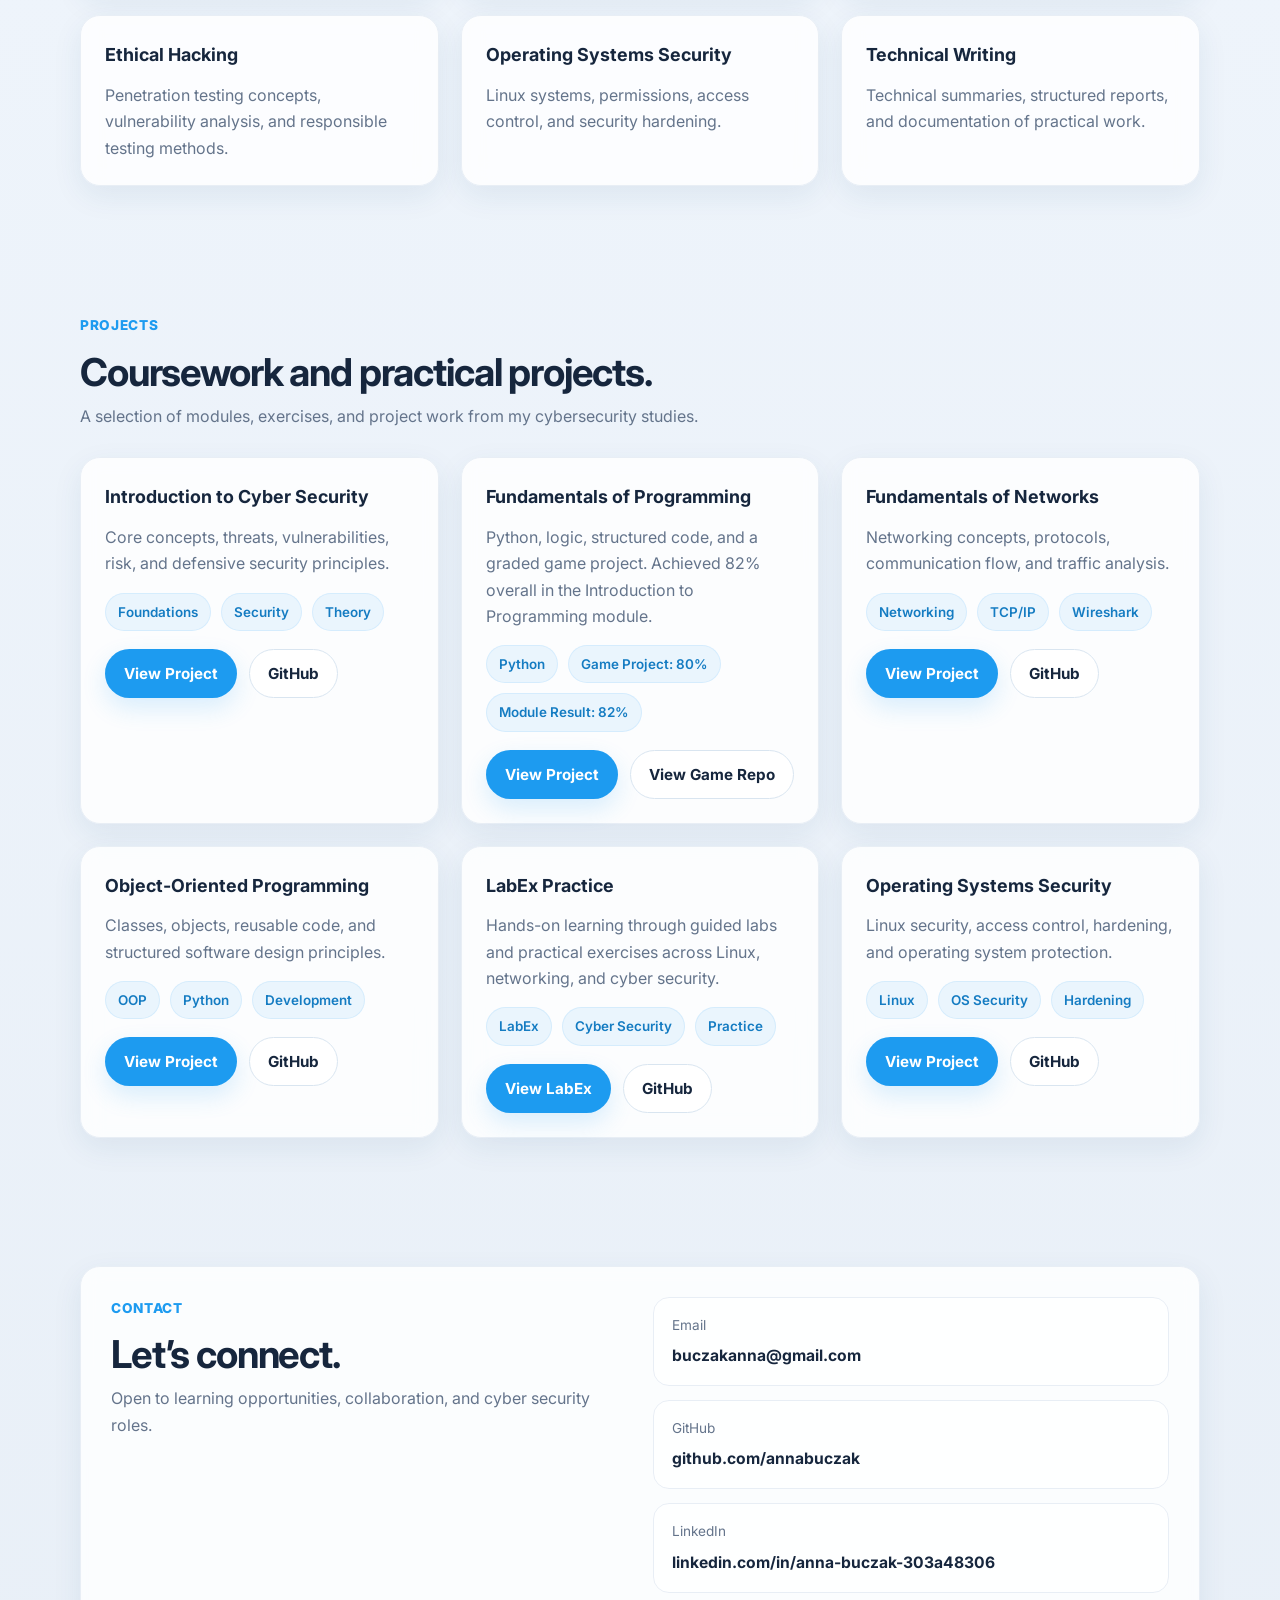
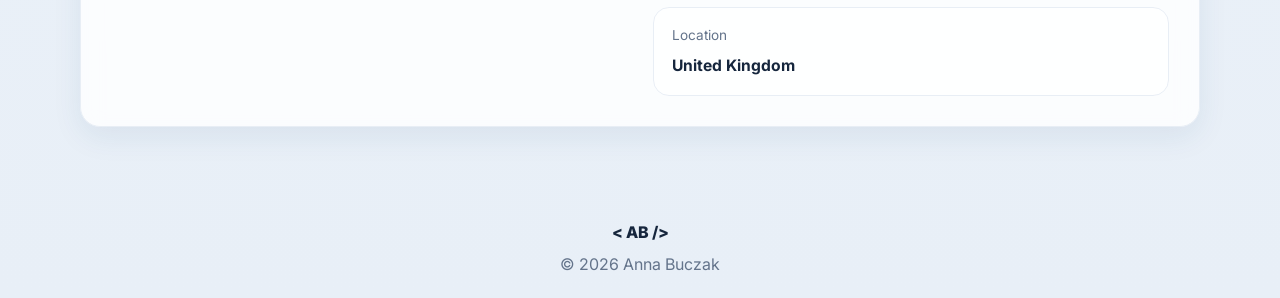
==== commit 0377172b: "Link programming game repository" ====
--- a/index.html
+++ b/index.html
@@ -167,10 +167,10 @@
                     <span class="tag">Game Project: 80%</span>
                     <span class="tag">Module Result: 82%</span>
                 </div>
-                <div class="project-actions">
-                    <a href="programming.html" class="btn btn-primary">View Project</a>
-                    <a href="https://github.com/annabuczak" target="_blank" rel="noopener noreferrer" class="btn btn-secondary">GitHub</a>
-                </div>
+                <div class="project-actions">
+                    <a href="programming.html" class="btn btn-primary">View Project</a>
+                    <a href="https://github.com/Annabuczak/bsc-cybersecurity-/tree/main/fundamentals-of-programming" target="_blank" rel="noopener noreferrer" class="btn btn-secondary">View Game Repo</a>
+                </div>
             </article>
 
             <article class="project-card">
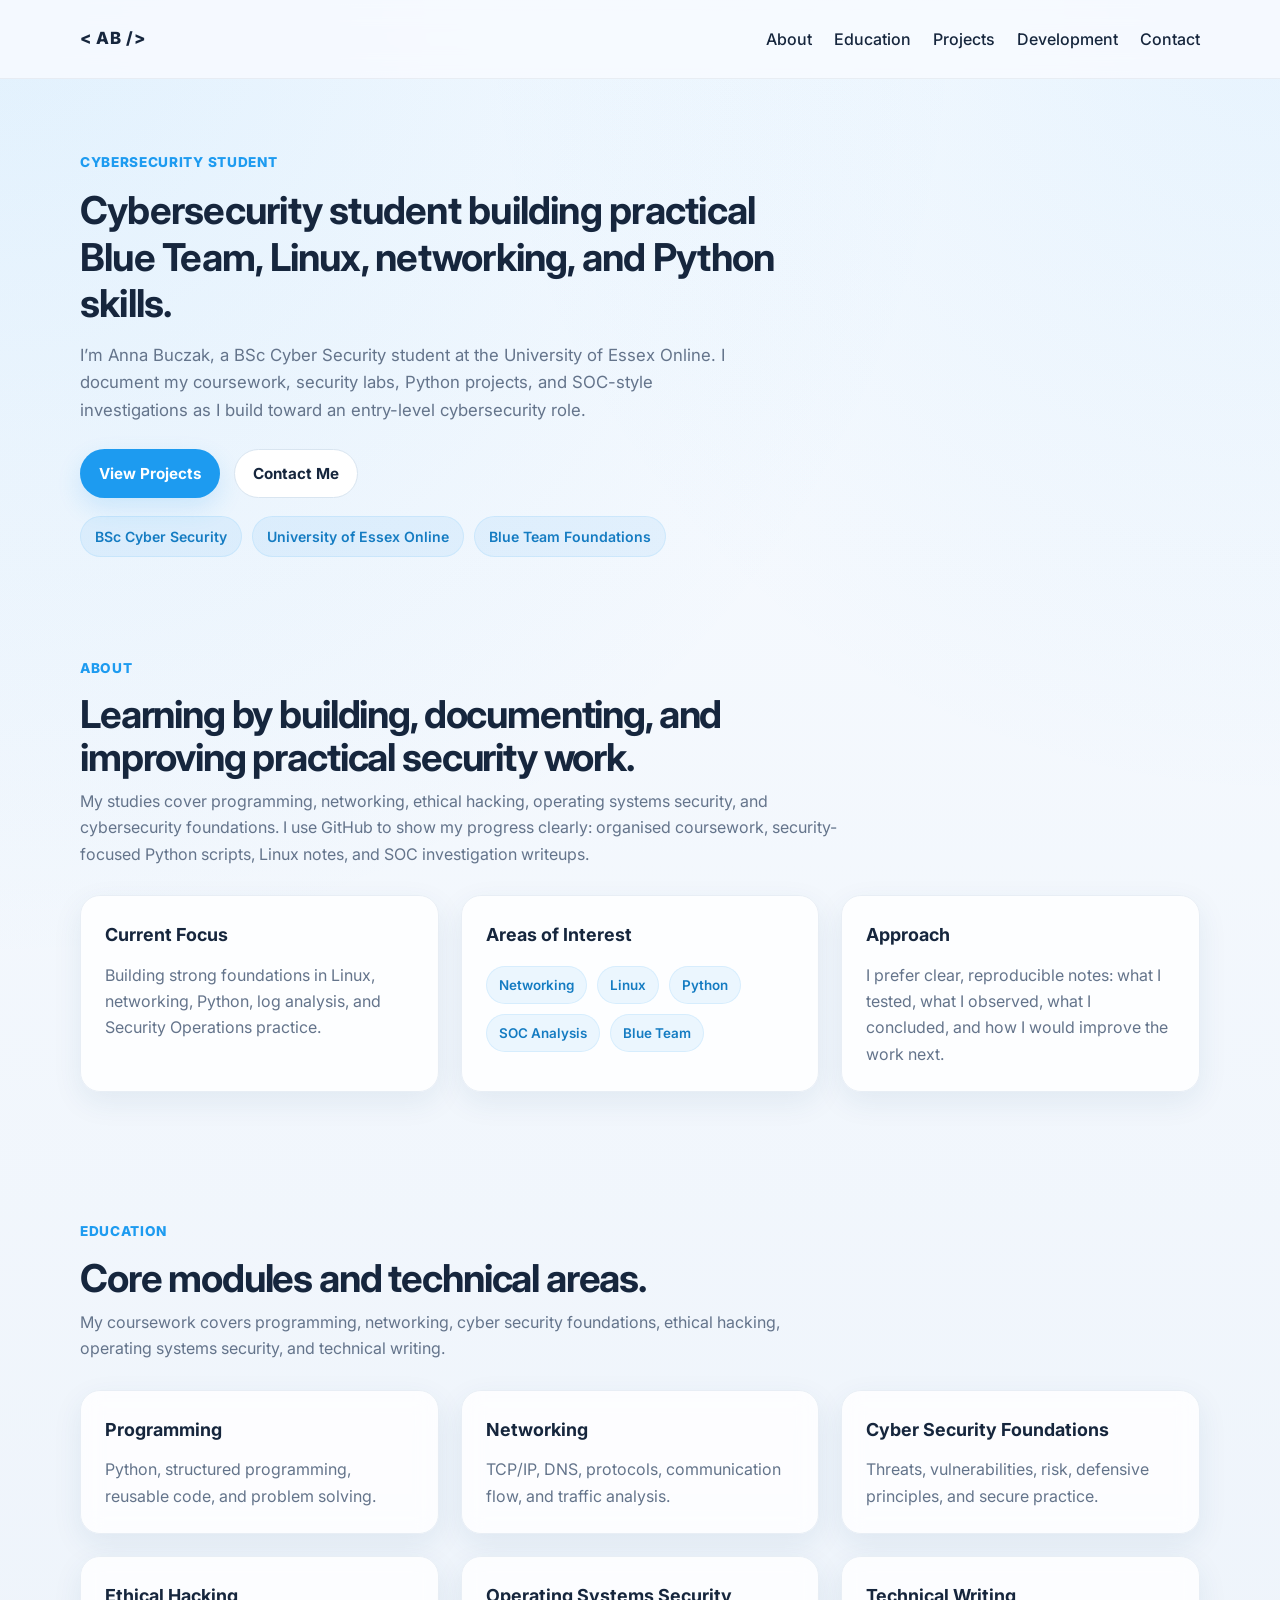
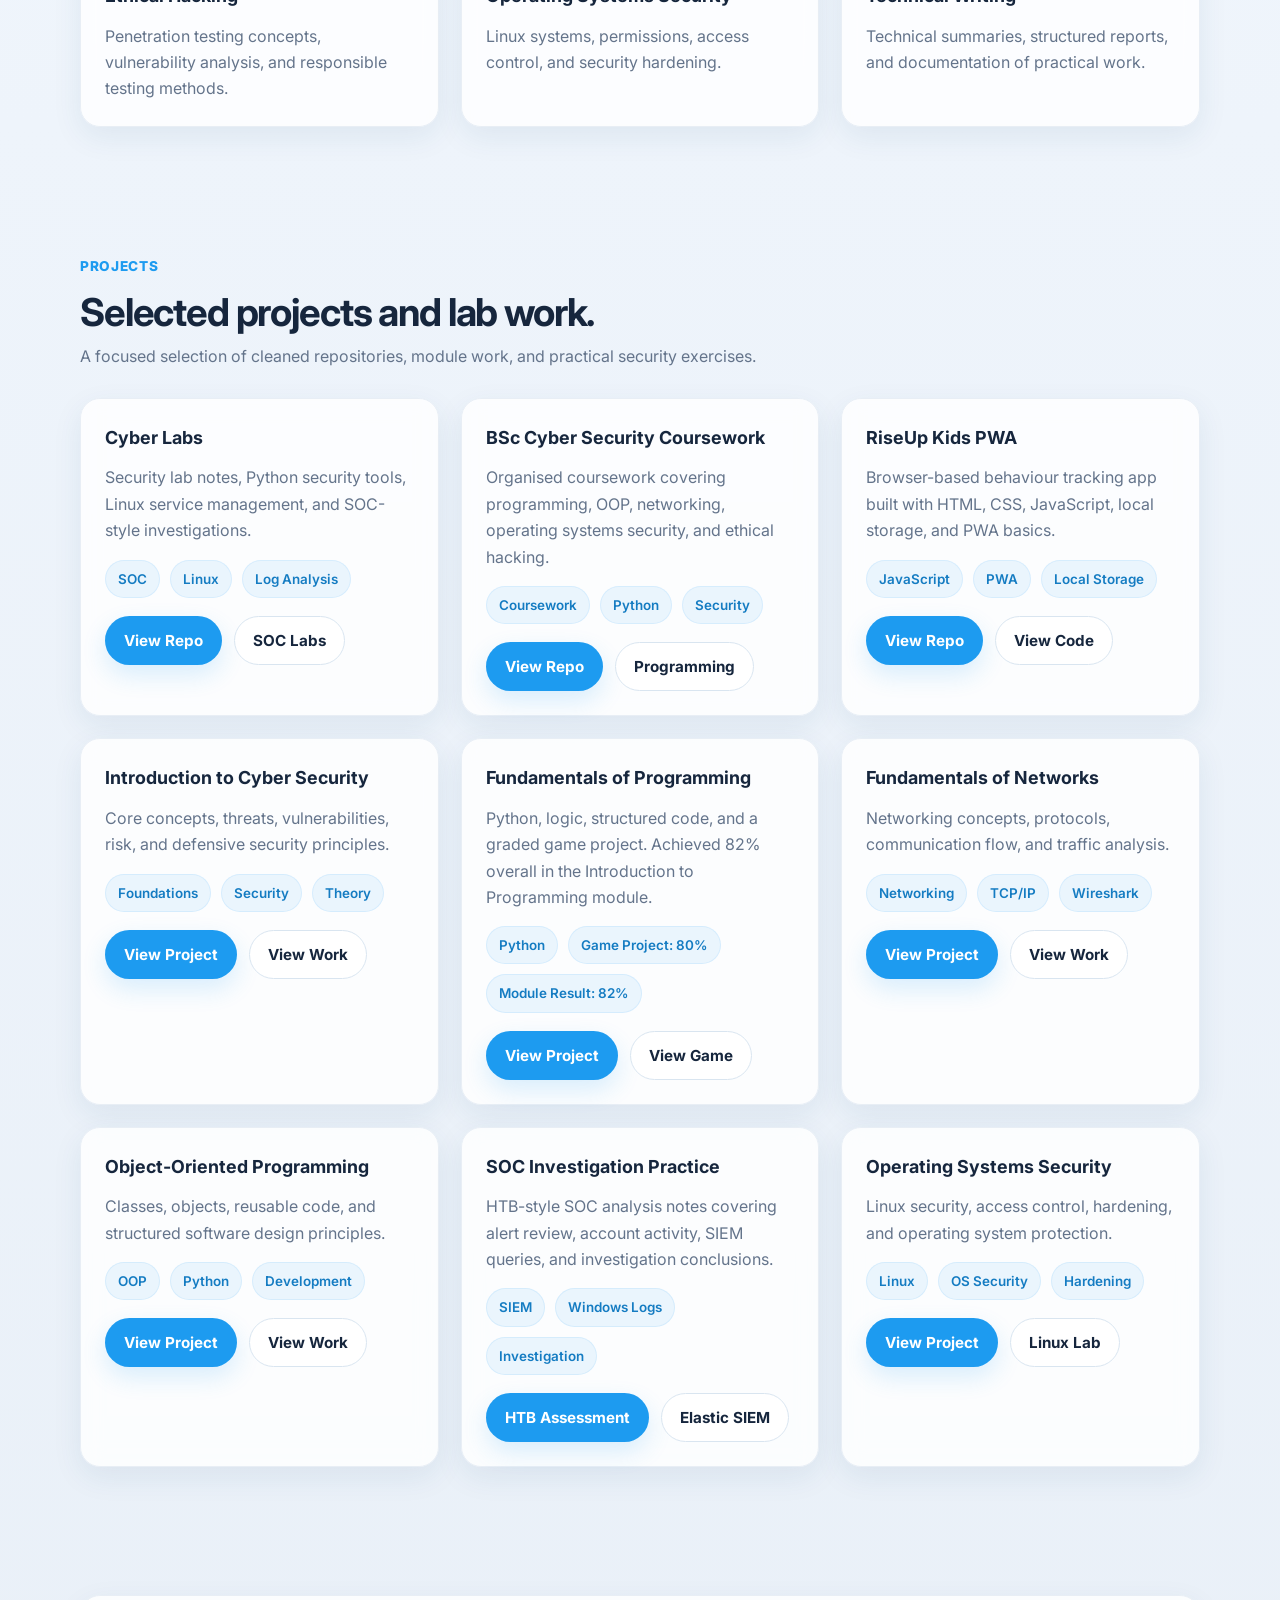
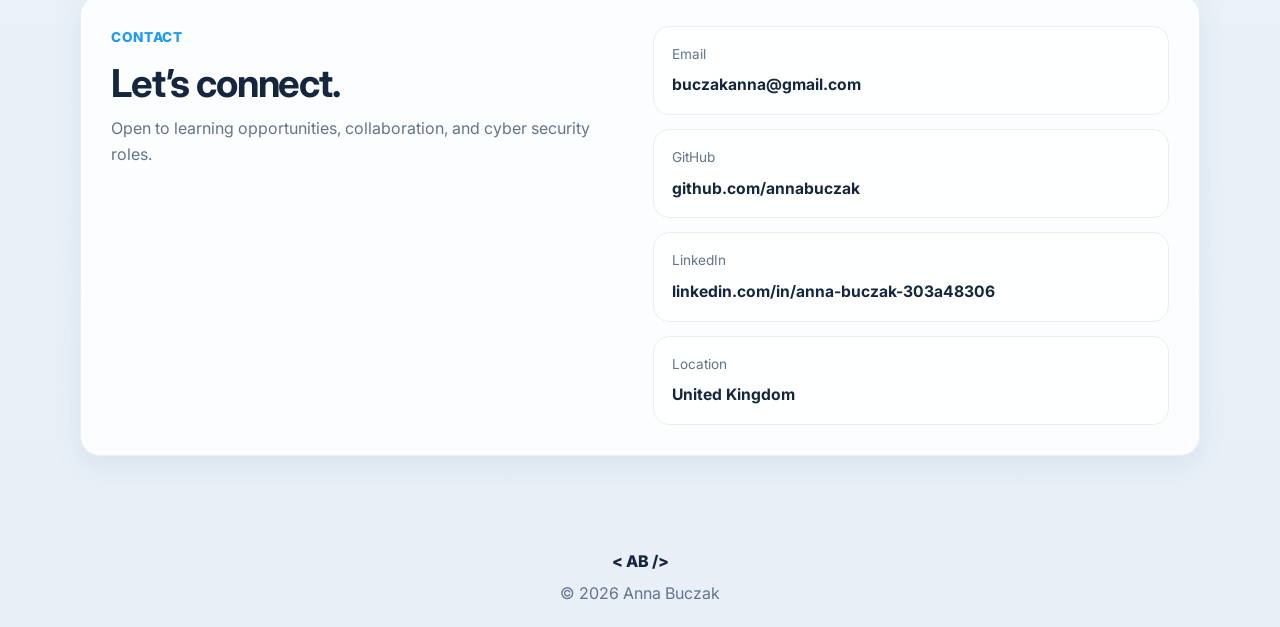
==== commit 31613be0: "Refresh cybersecurity portfolio content" ====
--- a/index.html
+++ b/index.html
@@ -1,12 +1,13 @@
 <!DOCTYPE html>
 <html lang="en">
-<head>
-    <meta charset="UTF-8">
-    <meta name="viewport" content="width=device-width, initial-scale=1.0">
-    <title>Anna Buczak | Cybersecurity Portfolio</title>
-    <link rel="stylesheet" href="assets/css/main.css">
-    <link rel="stylesheet" href="https://fonts.googleapis.com/css2?family=Inter:wght@400;500;600;700;800&display=swap">
-</head>
+<head>
+    <meta charset="UTF-8">
+    <meta name="viewport" content="width=device-width, initial-scale=1.0">
+    <title>Anna Buczak | Cybersecurity Portfolio</title>
+    <meta name="description" content="Cybersecurity portfolio for Anna Buczak, a BSc Cyber Security student focused on Linux, networking, Python, Blue Team practice, and SOC investigations.">
+    <link rel="stylesheet" href="assets/css/main.css">
+    <link rel="stylesheet" href="https://fonts.googleapis.com/css2?family=Inter:wght@400;500;600;700;800&display=swap">
+</head>
 <body>
 
 <nav class="navbar">
@@ -27,15 +28,15 @@
 
     <section class="hero" id="home">
         <div class="hero-left">
-            <p class="eyebrow">Cybersecurity Student</p>
-
-            <h1>Cybersecurity student focused on systems, networking, and security testing.</h1>
-
-            <p class="hero-text">
-                I’m Anna Buczak, developing hands-on experience through university modules,
-                technical labs, and independent study across networking, Linux systems,
-                and web application security.
-            </p>
+            <p class="eyebrow">Cybersecurity Student</p>
+
+            <h1>Cybersecurity student building practical Blue Team, Linux, networking, and Python skills.</h1>
+
+            <p class="hero-text">
+                I’m Anna Buczak, a BSc Cyber Security student at the University of Essex Online.
+                I document my coursework, security labs, Python projects, and SOC-style investigations
+                as I build toward an entry-level cybersecurity role.
+            </p>
 
             <div class="hero-actions">
                 <a href="#projects" class="btn btn-primary">View Projects</a>
@@ -43,52 +44,51 @@
             </div>
 
             <div class="hero-meta">
-                <span>BSc Cyber Security</span>
-                <span>University of Essex Online</span>
-                <span>2024 – Present</span>
-            </div>
-        </div>
-    </section>
+                <span>BSc Cyber Security</span>
+                <span>University of Essex Online</span>
+                <span>Blue Team Foundations</span>
+            </div>
+        </div>
+    </section>
 
     <section class="section" id="about">
         <div class="section-heading">
-            <p class="section-label">About</p>
-            <h2>Developing practical skills through university modules and hands-on work.</h2>
-            <p class="section-copy">
-                My studies focus on core cybersecurity modules including programming,
-                networking, ethical hacking, and operating systems security. Through these,
-                I develop practical skills in areas such as traffic analysis, Linux systems,
-                and vulnerability assessment, supported by hands-on lab work and technical exercises.
-            </p>
-        </div>
+            <p class="section-label">About</p>
+            <h2>Learning by building, documenting, and improving practical security work.</h2>
+            <p class="section-copy">
+                My studies cover programming, networking, ethical hacking, operating systems security,
+                and cybersecurity foundations. I use GitHub to show my progress clearly: organised
+                coursework, security-focused Python scripts, Linux notes, and SOC investigation writeups.
+            </p>
+        </div>
 
         <div class="grid">
             <article class="card">
-                <h3>Current Focus</h3>
-                <p>
-                    Building a practical foundation in cyber security through structured coursework,
-                    technical exercises, and lab-based learning.
-                </p>
-            </article>
+                <h3>Current Focus</h3>
+                <p>
+                    Building strong foundations in Linux, networking, Python, log analysis,
+                    and Security Operations practice.
+                </p>
+            </article>
 
             <article class="card">
                 <h3>Areas of Interest</h3>
                 <div class="tags">
-                    <span class="tag">Networking</span>
-                    <span class="tag">Linux</span>
-                    <span class="tag">Ethical Hacking</span>
-                    <span class="tag">Web Security</span>
-                    <span class="tag">Security Analysis</span>
-                </div>
-            </article>
-
-            <article class="card">
-                <h3>Approach</h3>
-                <p>
-                    I focus on applying what I learn through coursework, practical labs,
-                    and continuous technical development across core cyber security areas.
-                </p>
-            </article>
+                    <span class="tag">Networking</span>
+                    <span class="tag">Linux</span>
+                    <span class="tag">Python</span>
+                    <span class="tag">SOC Analysis</span>
+                    <span class="tag">Blue Team</span>
+                </div>
+            </article>
+
+            <article class="card">
+                <h3>Approach</h3>
+                <p>
+                    I prefer clear, reproducible notes: what I tested, what I observed,
+                    what I concluded, and how I would improve the work next.
+                </p>
+            </article>
         </div>
     </section>
 
@@ -138,26 +138,68 @@
     <section class="section" id="projects">
         <div class="section-heading">
             <p class="section-label">Projects</p>
-            <h2>Coursework and practical projects.</h2>
-            <p class="section-copy">
-                A selection of modules, exercises, and project work from my cybersecurity studies.
-            </p>
-        </div>
-
-        <div class="projects-grid">
-            <article class="project-card">
-                <h3>Introduction to Cyber Security</h3>
-                <p>Core concepts, threats, vulnerabilities, risk, and defensive security principles.</p>
+            <h2>Selected projects and lab work.</h2>
+            <p class="section-copy">
+                A focused selection of cleaned repositories, module work, and practical security exercises.
+            </p>
+        </div>
+
+        <div class="projects-grid">
+            <article class="project-card">
+                <h3>Cyber Labs</h3>
+                <p>Security lab notes, Python security tools, Linux service management, and SOC-style investigations.</p>
+                <div class="tags">
+                    <span class="tag">SOC</span>
+                    <span class="tag">Linux</span>
+                    <span class="tag">Log Analysis</span>
+                </div>
+                <div class="project-actions">
+                    <a href="https://github.com/Annabuczak/cyber-labs" target="_blank" rel="noopener noreferrer" class="btn btn-primary">View Repo</a>
+                    <a href="https://github.com/Annabuczak/cyber-labs/tree/main/soc-labs" target="_blank" rel="noopener noreferrer" class="btn btn-secondary">SOC Labs</a>
+                </div>
+            </article>
+
+            <article class="project-card">
+                <h3>BSc Cyber Security Coursework</h3>
+                <p>Organised coursework covering programming, OOP, networking, operating systems security, and ethical hacking.</p>
+                <div class="tags">
+                    <span class="tag">Coursework</span>
+                    <span class="tag">Python</span>
+                    <span class="tag">Security</span>
+                </div>
+                <div class="project-actions">
+                    <a href="https://github.com/Annabuczak/bsc-cybersecurity" target="_blank" rel="noopener noreferrer" class="btn btn-primary">View Repo</a>
+                    <a href="programming.html" class="btn btn-secondary">Programming</a>
+                </div>
+            </article>
+
+            <article class="project-card">
+                <h3>RiseUp Kids PWA</h3>
+                <p>Browser-based behaviour tracking app built with HTML, CSS, JavaScript, local storage, and PWA basics.</p>
+                <div class="tags">
+                    <span class="tag">JavaScript</span>
+                    <span class="tag">PWA</span>
+                    <span class="tag">Local Storage</span>
+                </div>
+                <div class="project-actions">
+                    <a href="https://github.com/Annabuczak/riseup-kids-pwa" target="_blank" rel="noopener noreferrer" class="btn btn-primary">View Repo</a>
+                    <a href="https://github.com/Annabuczak/riseup-kids-pwa/tree/main" target="_blank" rel="noopener noreferrer" class="btn btn-secondary">View Code</a>
+                </div>
+            </article>
+
+            <article class="project-card">
+                <h3>Introduction to Cyber Security</h3>
+                <p>Core concepts, threats, vulnerabilities, risk, and defensive security principles.</p>
                 <div class="tags">
                     <span class="tag">Foundations</span>
                     <span class="tag">Security</span>
                     <span class="tag">Theory</span>
-                </div>
-                <div class="project-actions">
-                    <a href="cybersecurity.html" class="btn btn-primary">View Project</a>
-                    <a href="https://github.com/annabuczak" target="_blank" rel="noopener noreferrer" class="btn btn-secondary">GitHub</a>
-                </div>
-            </article>
+                </div>
+                <div class="project-actions">
+                    <a href="cybersecurity.html" class="btn btn-primary">View Project</a>
+                    <a href="https://github.com/Annabuczak/bsc-cybersecurity/tree/main/introduction-to-cyber-security" target="_blank" rel="noopener noreferrer" class="btn btn-secondary">View Work</a>
+                </div>
+            </article>
 
             <article class="project-card">
                 <h3>Fundamentals of Programming</h3>
@@ -169,9 +211,9 @@
                 </div>
                 <div class="project-actions">
                     <a href="programming.html" class="btn btn-primary">View Project</a>
-                    <a href="https://github.com/Annabuczak/bsc-cybersecurity-/tree/main/fundamentals-of-programming" target="_blank" rel="noopener noreferrer" class="btn btn-secondary">View Game Repo</a>
-                </div>
-            </article>
+                    <a href="https://github.com/Annabuczak/bsc-cybersecurity/tree/main/fundamentals-of-programming/projects/the-library-game" target="_blank" rel="noopener noreferrer" class="btn btn-secondary">View Game</a>
+                </div>
+            </article>
 
             <article class="project-card">
                 <h3>Fundamentals of Networks</h3>
@@ -180,12 +222,12 @@
                     <span class="tag">Networking</span>
                     <span class="tag">TCP/IP</span>
                     <span class="tag">Wireshark</span>
-                </div>
-                <div class="project-actions">
-                    <a href="networks.html" class="btn btn-primary">View Project</a>
-                    <a href="https://github.com/annabuczak" target="_blank" rel="noopener noreferrer" class="btn btn-secondary">GitHub</a>
-                </div>
-            </article>
+                </div>
+                <div class="project-actions">
+                    <a href="networks.html" class="btn btn-primary">View Project</a>
+                    <a href="https://github.com/Annabuczak/bsc-cybersecurity/tree/main/fundamentals-of-networks" target="_blank" rel="noopener noreferrer" class="btn btn-secondary">View Work</a>
+                </div>
+            </article>
 
             <article class="project-card">
                 <h3>Object-Oriented Programming</h3>
@@ -194,24 +236,24 @@
                     <span class="tag">OOP</span>
                     <span class="tag">Python</span>
                     <span class="tag">Development</span>
-                </div>
-                <div class="project-actions">
-                    <a href="oop.html" class="btn btn-primary">View Project</a>
-                    <a href="https://github.com/annabuczak" target="_blank" rel="noopener noreferrer" class="btn btn-secondary">GitHub</a>
-                </div>
-            </article>
-
-            <article class="project-card">
-                <h3>LabEx Practice</h3>
-                <p>Hands-on learning through guided labs and practical exercises across Linux, networking, and cyber security.</p>
-                <div class="tags">
-                    <span class="tag">LabEx</span>
-                    <span class="tag">Cyber Security</span>
-                    <span class="tag">Practice</span>
-                </div>
-                <div class="project-actions">
-                    <a href="https://labex.io" target="_blank" rel="noopener noreferrer" class="btn btn-primary">View LabEx</a>
-                    <a href="https://github.com/annabuczak" target="_blank" rel="noopener noreferrer" class="btn btn-secondary">GitHub</a>
+                </div>
+                <div class="project-actions">
+                    <a href="oop.html" class="btn btn-primary">View Project</a>
+                    <a href="https://github.com/Annabuczak/bsc-cybersecurity/tree/main/object-oriented-programming" target="_blank" rel="noopener noreferrer" class="btn btn-secondary">View Work</a>
+                </div>
+            </article>
+
+            <article class="project-card">
+                <h3>SOC Investigation Practice</h3>
+                <p>HTB-style SOC analysis notes covering alert review, account activity, SIEM queries, and investigation conclusions.</p>
+                <div class="tags">
+                    <span class="tag">SIEM</span>
+                    <span class="tag">Windows Logs</span>
+                    <span class="tag">Investigation</span>
+                </div>
+                <div class="project-actions">
+                    <a href="https://github.com/Annabuczak/cyber-labs/tree/main/soc-labs/HTB%20SOC%20Skills%20Assessment" target="_blank" rel="noopener noreferrer" class="btn btn-primary">HTB Assessment</a>
+                    <a href="https://github.com/Annabuczak/cyber-labs/tree/main/soc-labs/htb-elastic-siem-investigation" target="_blank" rel="noopener noreferrer" class="btn btn-secondary">Elastic SIEM</a>
                 </div>
             </article>
 
@@ -222,12 +264,12 @@
                     <span class="tag">Linux</span>
                     <span class="tag">OS Security</span>
                     <span class="tag">Hardening</span>
-                </div>
-                <div class="project-actions">
-                    <a href="ossecurity.html" class="btn btn-primary">View Project</a>
-                    <a href="https://github.com/annabuczak" target="_blank" rel="noopener noreferrer" class="btn btn-secondary">GitHub</a>
-                </div>
-            </article>
+                </div>
+                <div class="project-actions">
+                    <a href="ossecurity.html" class="btn btn-primary">View Project</a>
+                    <a href="https://github.com/Annabuczak/cyber-labs/tree/main/linux/services" target="_blank" rel="noopener noreferrer" class="btn btn-secondary">Linux Lab</a>
+                </div>
+            </article>
         </div>
     </section>
 
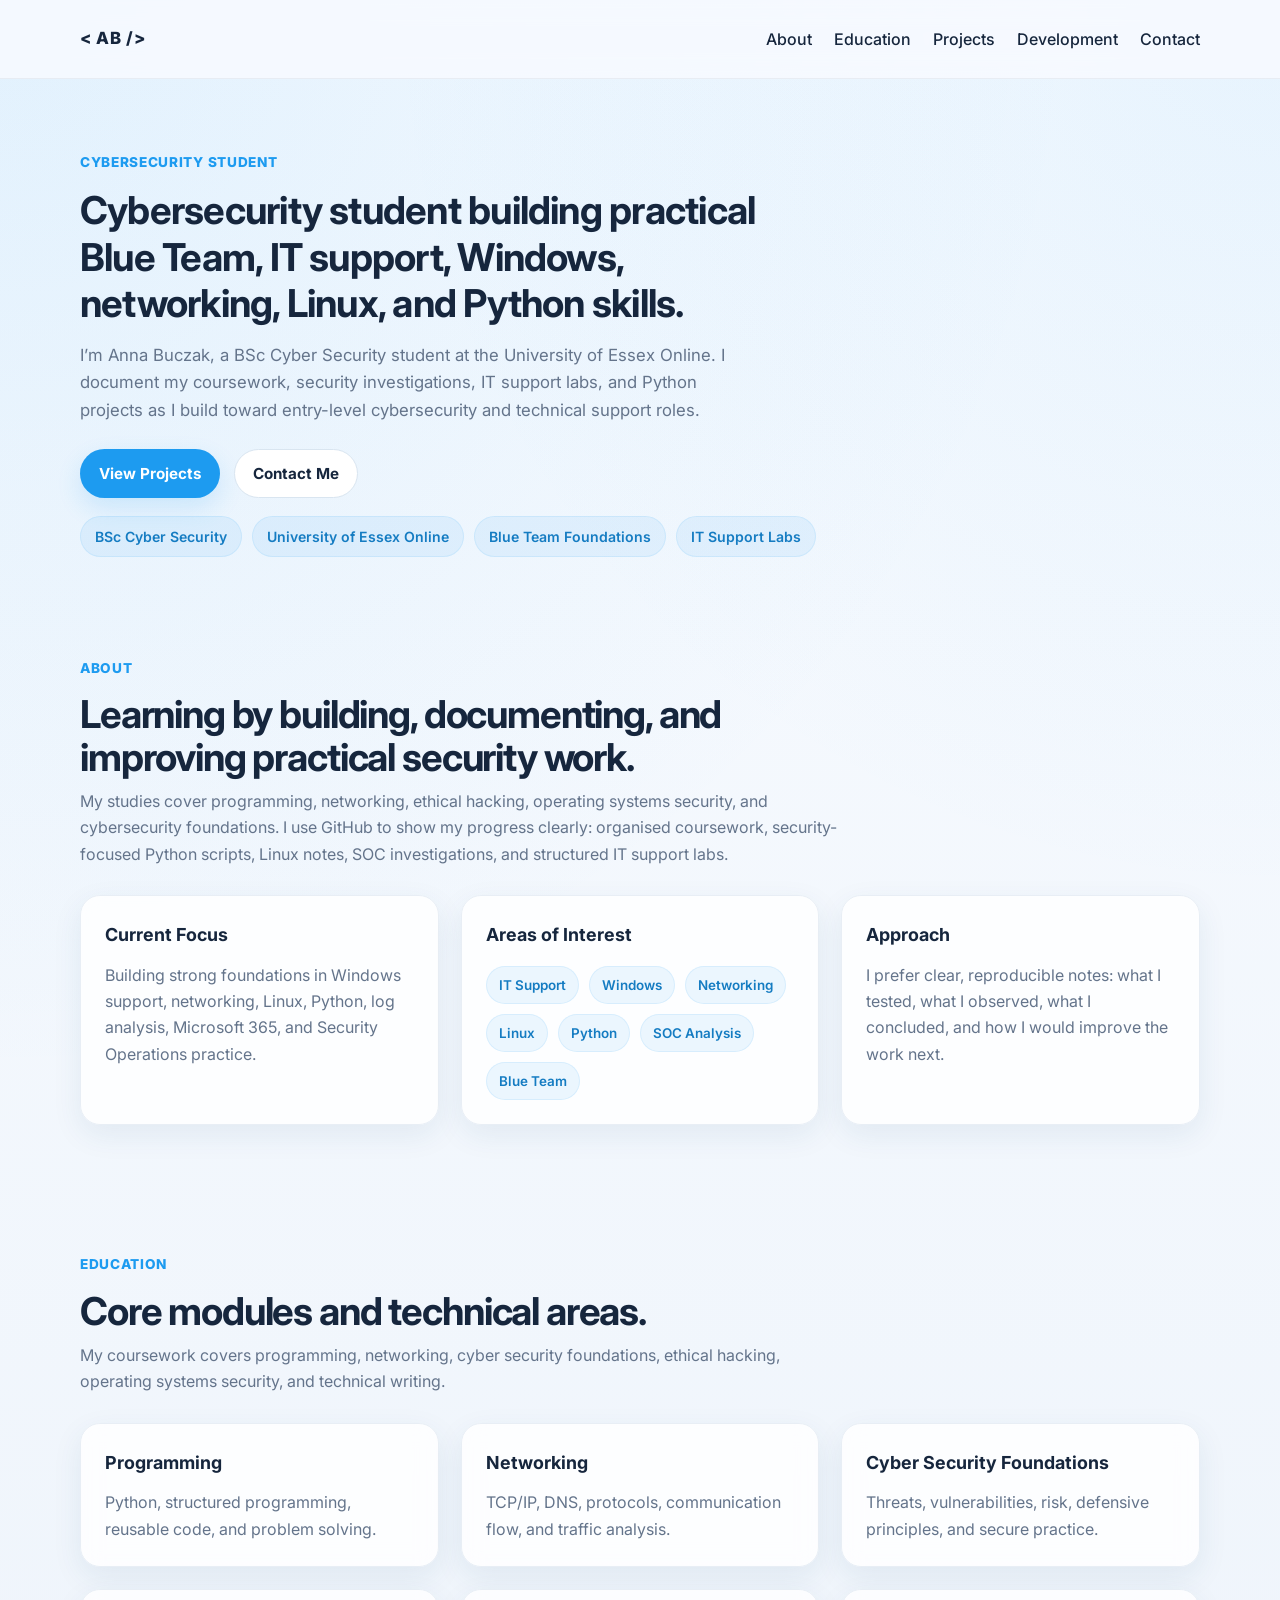
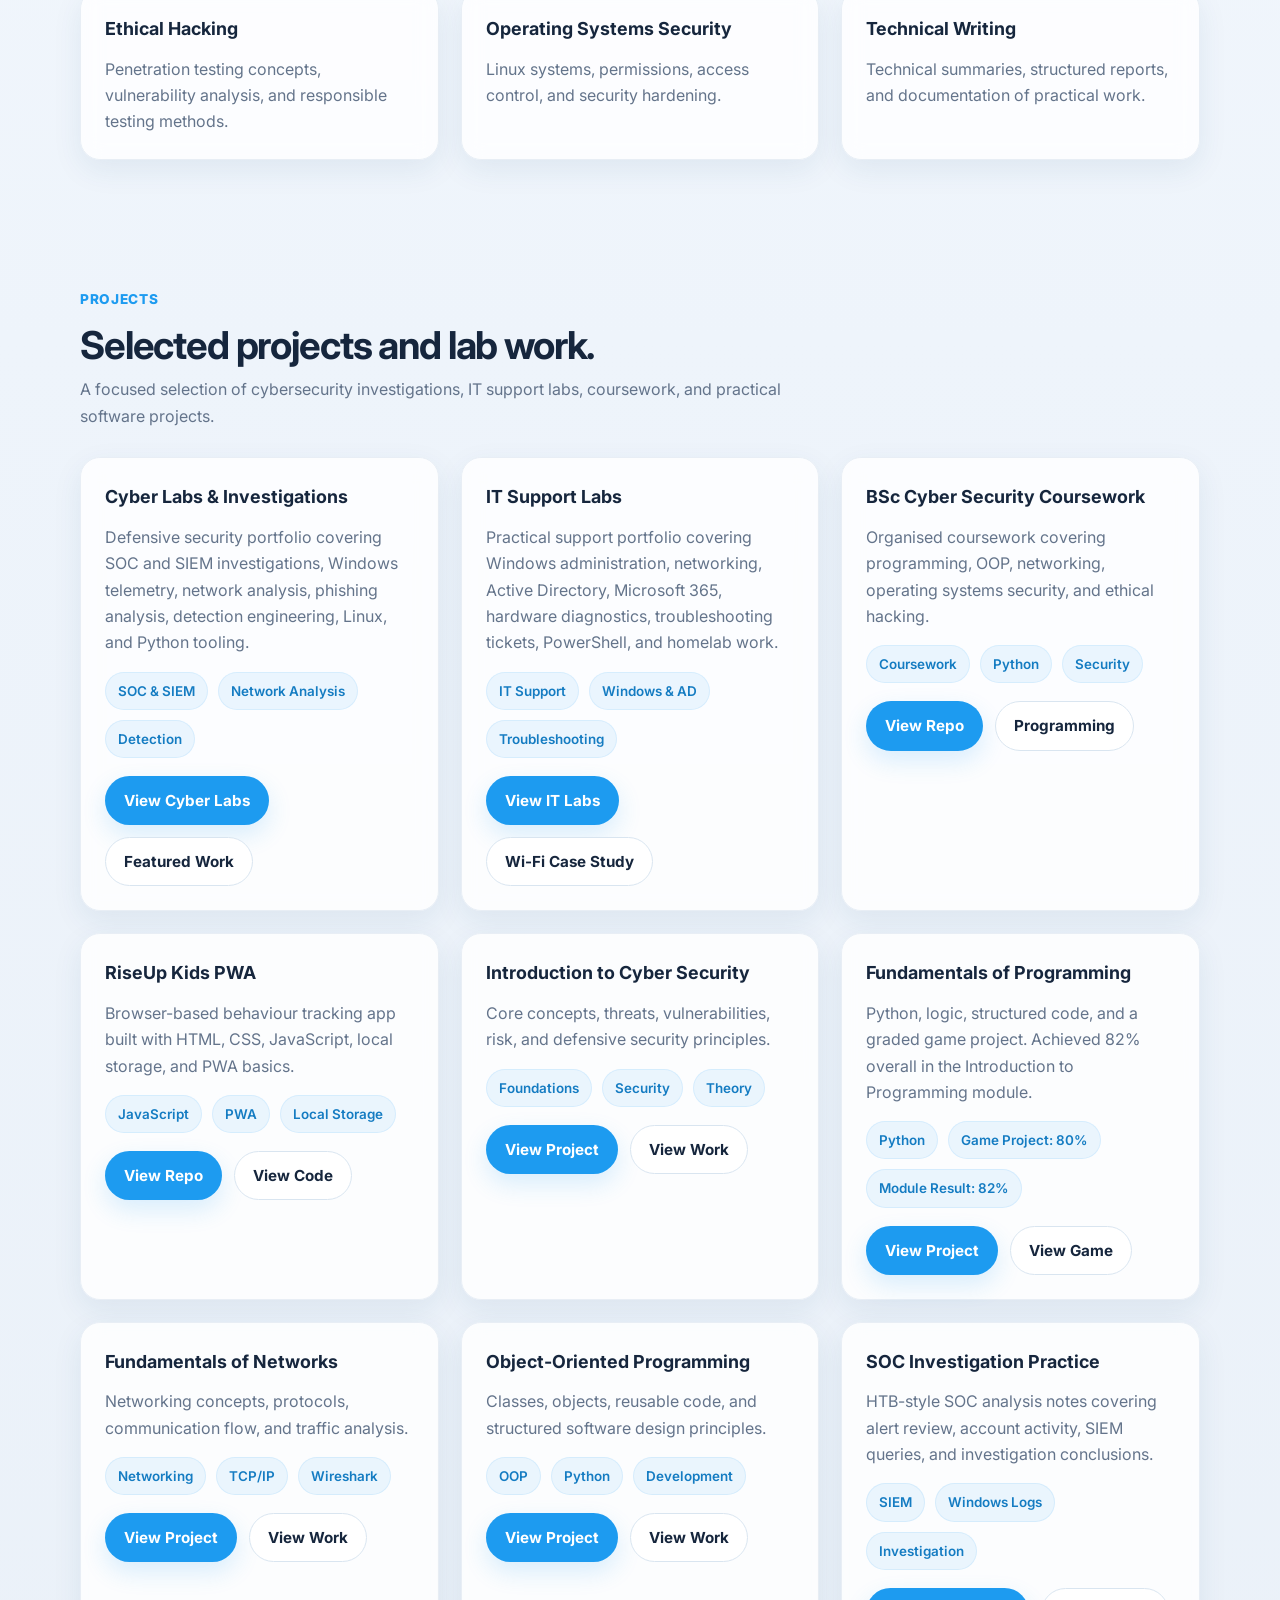
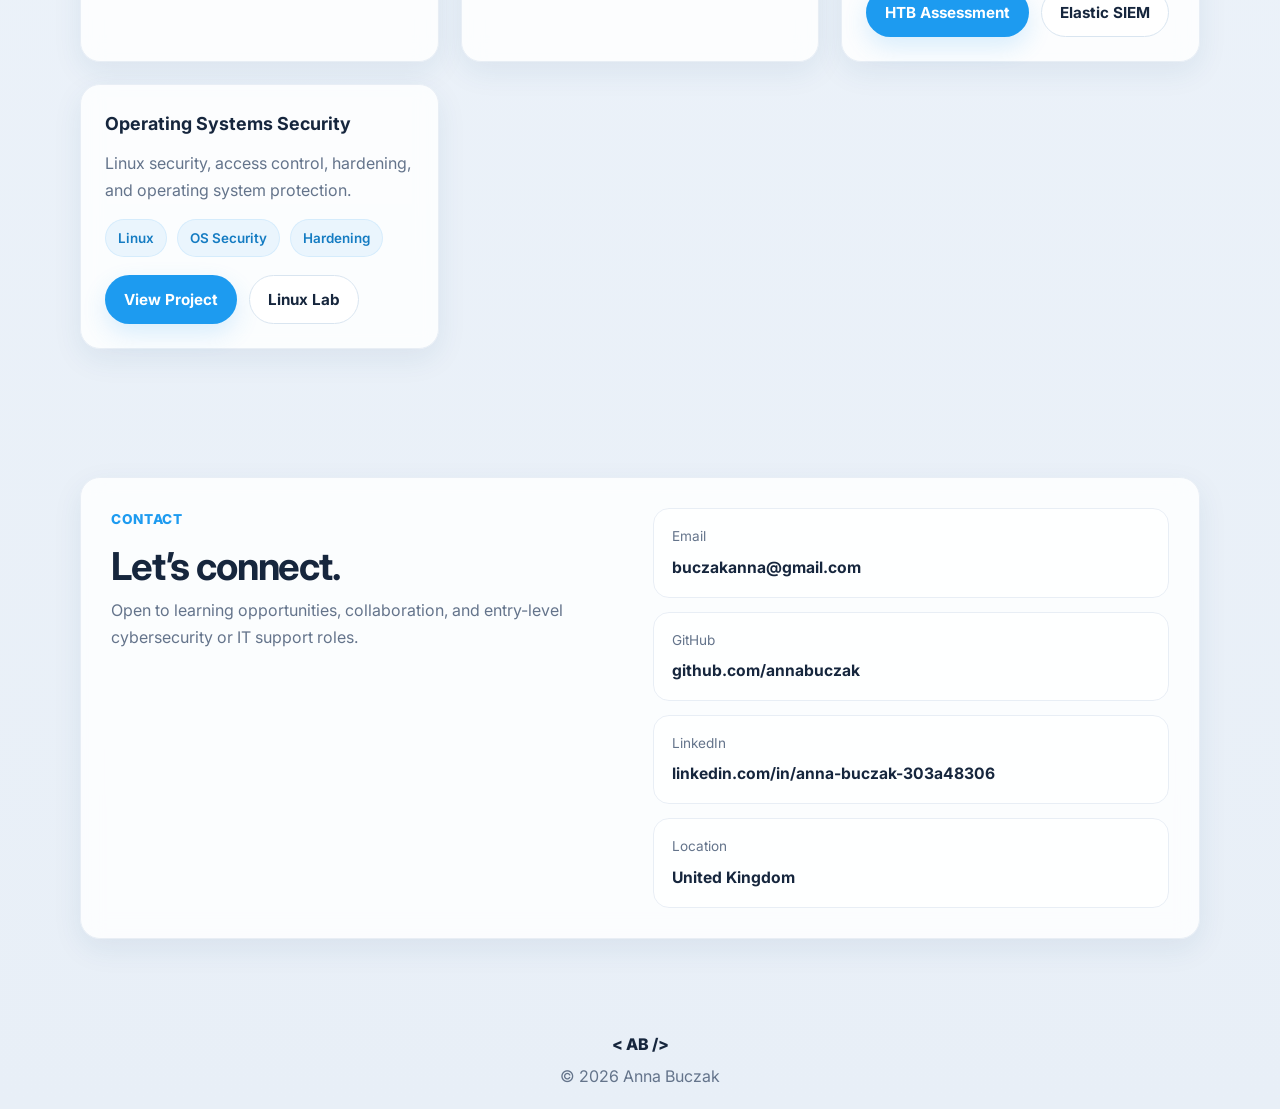
==== commit d851dc5e: "Add IT support labs to portfolio" ====
--- a/index.html
+++ b/index.html
@@ -1,13 +1,13 @@
 <!DOCTYPE html>
 <html lang="en">
-<head>
-    <meta charset="UTF-8">
-    <meta name="viewport" content="width=device-width, initial-scale=1.0">
-    <title>Anna Buczak | Cybersecurity Portfolio</title>
-    <meta name="description" content="Cybersecurity portfolio for Anna Buczak, a BSc Cyber Security student focused on Linux, networking, Python, Blue Team practice, and SOC investigations.">
-    <link rel="stylesheet" href="assets/css/main.css">
-    <link rel="stylesheet" href="https://fonts.googleapis.com/css2?family=Inter:wght@400;500;600;700;800&display=swap">
-</head>
+<head>
+    <meta charset="UTF-8">
+    <meta name="viewport" content="width=device-width, initial-scale=1.0">
+    <title>Anna Buczak | Cybersecurity & IT Support Portfolio</title>
+    <meta name="description" content="Portfolio for Anna Buczak, a BSc Cyber Security student documenting Blue Team investigations, IT support labs, Windows, networking, Linux, and Python projects.">
+    <link rel="stylesheet" href="assets/css/main.css">
+    <link rel="stylesheet" href="https://fonts.googleapis.com/css2?family=Inter:wght@400;500;600;700;800&display=swap">
+</head>
 <body>
 
 <nav class="navbar">
@@ -28,15 +28,15 @@
 
     <section class="hero" id="home">
         <div class="hero-left">
-            <p class="eyebrow">Cybersecurity Student</p>
-
-            <h1>Cybersecurity student building practical Blue Team, Linux, networking, and Python skills.</h1>
-
-            <p class="hero-text">
-                I’m Anna Buczak, a BSc Cyber Security student at the University of Essex Online.
-                I document my coursework, security labs, Python projects, and SOC-style investigations
-                as I build toward an entry-level cybersecurity role.
-            </p>
+            <p class="eyebrow">Cybersecurity Student</p>
+
+            <h1>Cybersecurity student building practical Blue Team, IT support, Windows, networking, Linux, and Python skills.</h1>
+
+            <p class="hero-text">
+                I’m Anna Buczak, a BSc Cyber Security student at the University of Essex Online.
+                I document my coursework, security investigations, IT support labs, and Python projects
+                as I build toward entry-level cybersecurity and technical support roles.
+            </p>
 
             <div class="hero-actions">
                 <a href="#projects" class="btn btn-primary">View Projects</a>
@@ -44,51 +44,54 @@
             </div>
 
             <div class="hero-meta">
-                <span>BSc Cyber Security</span>
-                <span>University of Essex Online</span>
-                <span>Blue Team Foundations</span>
-            </div>
-        </div>
-    </section>
+                <span>BSc Cyber Security</span>
+                <span>University of Essex Online</span>
+                <span>Blue Team Foundations</span>
+                <span>IT Support Labs</span>
+            </div>
+        </div>
+    </section>
 
     <section class="section" id="about">
         <div class="section-heading">
-            <p class="section-label">About</p>
-            <h2>Learning by building, documenting, and improving practical security work.</h2>
-            <p class="section-copy">
-                My studies cover programming, networking, ethical hacking, operating systems security,
-                and cybersecurity foundations. I use GitHub to show my progress clearly: organised
-                coursework, security-focused Python scripts, Linux notes, and SOC investigation writeups.
-            </p>
-        </div>
+            <p class="section-label">About</p>
+            <h2>Learning by building, documenting, and improving practical security work.</h2>
+            <p class="section-copy">
+                My studies cover programming, networking, ethical hacking, operating systems security,
+                and cybersecurity foundations. I use GitHub to show my progress clearly: organised
+                coursework, security-focused Python scripts, Linux notes, SOC investigations, and structured IT support labs.
+            </p>
+        </div>
 
         <div class="grid">
             <article class="card">
-                <h3>Current Focus</h3>
-                <p>
-                    Building strong foundations in Linux, networking, Python, log analysis,
-                    and Security Operations practice.
-                </p>
-            </article>
+                <h3>Current Focus</h3>
+                <p>
+                    Building strong foundations in Windows support, networking, Linux, Python, log analysis,
+                    Microsoft 365, and Security Operations practice.
+                </p>
+            </article>
 
             <article class="card">
                 <h3>Areas of Interest</h3>
                 <div class="tags">
-                    <span class="tag">Networking</span>
-                    <span class="tag">Linux</span>
-                    <span class="tag">Python</span>
-                    <span class="tag">SOC Analysis</span>
-                    <span class="tag">Blue Team</span>
-                </div>
-            </article>
-
-            <article class="card">
-                <h3>Approach</h3>
-                <p>
-                    I prefer clear, reproducible notes: what I tested, what I observed,
-                    what I concluded, and how I would improve the work next.
-                </p>
-            </article>
+                    <span class="tag">IT Support</span>
+                    <span class="tag">Windows</span>
+                    <span class="tag">Networking</span>
+                    <span class="tag">Linux</span>
+                    <span class="tag">Python</span>
+                    <span class="tag">SOC Analysis</span>
+                    <span class="tag">Blue Team</span>
+                </div>
+            </article>
+
+            <article class="card">
+                <h3>Approach</h3>
+                <p>
+                    I prefer clear, reproducible notes: what I tested, what I observed,
+                    what I concluded, and how I would improve the work next.
+                </p>
+            </article>
         </div>
     </section>
 
@@ -138,82 +141,97 @@
     <section class="section" id="projects">
         <div class="section-heading">
             <p class="section-label">Projects</p>
-            <h2>Selected projects and lab work.</h2>
-            <p class="section-copy">
-                A focused selection of cleaned repositories, module work, and practical security exercises.
-            </p>
-        </div>
-
-        <div class="projects-grid">
-            <article class="project-card">
-                <h3>Cyber Labs</h3>
-                <p>Security lab notes, Python security tools, Linux service management, and SOC-style investigations.</p>
-                <div class="tags">
-                    <span class="tag">SOC</span>
-                    <span class="tag">Linux</span>
-                    <span class="tag">Log Analysis</span>
-                </div>
-                <div class="project-actions">
-                    <a href="https://github.com/Annabuczak/cyber-labs" target="_blank" rel="noopener noreferrer" class="btn btn-primary">View Repo</a>
-                    <a href="https://github.com/Annabuczak/cyber-labs/tree/main/soc-labs" target="_blank" rel="noopener noreferrer" class="btn btn-secondary">SOC Labs</a>
-                </div>
-            </article>
-
-            <article class="project-card">
-                <h3>BSc Cyber Security Coursework</h3>
-                <p>Organised coursework covering programming, OOP, networking, operating systems security, and ethical hacking.</p>
-                <div class="tags">
-                    <span class="tag">Coursework</span>
-                    <span class="tag">Python</span>
-                    <span class="tag">Security</span>
-                </div>
-                <div class="project-actions">
-                    <a href="https://github.com/Annabuczak/bsc-cybersecurity" target="_blank" rel="noopener noreferrer" class="btn btn-primary">View Repo</a>
-                    <a href="programming.html" class="btn btn-secondary">Programming</a>
-                </div>
-            </article>
-
-            <article class="project-card">
-                <h3>RiseUp Kids PWA</h3>
-                <p>Browser-based behaviour tracking app built with HTML, CSS, JavaScript, local storage, and PWA basics.</p>
-                <div class="tags">
-                    <span class="tag">JavaScript</span>
-                    <span class="tag">PWA</span>
-                    <span class="tag">Local Storage</span>
-                </div>
-                <div class="project-actions">
-                    <a href="https://github.com/Annabuczak/riseup-kids-pwa" target="_blank" rel="noopener noreferrer" class="btn btn-primary">View Repo</a>
-                    <a href="https://github.com/Annabuczak/riseup-kids-pwa/tree/main" target="_blank" rel="noopener noreferrer" class="btn btn-secondary">View Code</a>
-                </div>
-            </article>
-
-            <article class="project-card">
-                <h3>Introduction to Cyber Security</h3>
-                <p>Core concepts, threats, vulnerabilities, risk, and defensive security principles.</p>
+            <h2>Selected projects and lab work.</h2>
+            <p class="section-copy">
+                A focused selection of cybersecurity investigations, IT support labs, coursework, and practical software projects.
+            </p>
+        </div>
+
+        <div class="projects-grid">
+
+            <article class="project-card">
+                <h3>Cyber Labs & Investigations</h3>
+                <p>Defensive security portfolio covering SOC and SIEM investigations, Windows telemetry, network analysis, phishing analysis, detection engineering, Linux, and Python tooling.</p>
+                <div class="tags">
+                    <span class="tag">SOC & SIEM</span>
+                    <span class="tag">Network Analysis</span>
+                    <span class="tag">Detection</span>
+                </div>
+                <div class="project-actions">
+                    <a href="https://github.com/Annabuczak/cyber-labs" target="_blank" rel="noopener noreferrer" class="btn btn-primary">View Cyber Labs</a>
+                    <a href="https://github.com/Annabuczak/cyber-labs#featured-work" target="_blank" rel="noopener noreferrer" class="btn btn-secondary">Featured Work</a>
+                </div>
+            </article>
+
+            <article class="project-card">
+                <h3>IT Support Labs</h3>
+                <p>Practical support portfolio covering Windows administration, networking, Active Directory, Microsoft 365, hardware diagnostics, troubleshooting tickets, PowerShell, and homelab work.</p>
+                <div class="tags">
+                    <span class="tag">IT Support</span>
+                    <span class="tag">Windows & AD</span>
+                    <span class="tag">Troubleshooting</span>
+                </div>
+                <div class="project-actions">
+                    <a href="https://github.com/Annabuczak/it-support-labs" target="_blank" rel="noopener noreferrer" class="btn btn-primary">View IT Labs</a>
+                    <a href="https://github.com/Annabuczak/it-support-labs/blob/main/troubleshooting-tickets/wifi-connected-no-internet-apipa.md" target="_blank" rel="noopener noreferrer" class="btn btn-secondary">Wi-Fi Case Study</a>
+                </div>
+            </article>
+
+            <article class="project-card">
+                <h3>BSc Cyber Security Coursework</h3>
+                <p>Organised coursework covering programming, OOP, networking, operating systems security, and ethical hacking.</p>
+                <div class="tags">
+                    <span class="tag">Coursework</span>
+                    <span class="tag">Python</span>
+                    <span class="tag">Security</span>
+                </div>
+                <div class="project-actions">
+                    <a href="https://github.com/Annabuczak/bsc-cybersecurity" target="_blank" rel="noopener noreferrer" class="btn btn-primary">View Repo</a>
+                    <a href="programming.html" class="btn btn-secondary">Programming</a>
+                </div>
+            </article>
+
+            <article class="project-card">
+                <h3>RiseUp Kids PWA</h3>
+                <p>Browser-based behaviour tracking app built with HTML, CSS, JavaScript, local storage, and PWA basics.</p>
+                <div class="tags">
+                    <span class="tag">JavaScript</span>
+                    <span class="tag">PWA</span>
+                    <span class="tag">Local Storage</span>
+                </div>
+                <div class="project-actions">
+                    <a href="https://github.com/Annabuczak/riseup-kids-pwa" target="_blank" rel="noopener noreferrer" class="btn btn-primary">View Repo</a>
+                    <a href="https://github.com/Annabuczak/riseup-kids-pwa/tree/main" target="_blank" rel="noopener noreferrer" class="btn btn-secondary">View Code</a>
+                </div>
+            </article>
+
+            <article class="project-card">
+                <h3>Introduction to Cyber Security</h3>
+                <p>Core concepts, threats, vulnerabilities, risk, and defensive security principles.</p>
                 <div class="tags">
                     <span class="tag">Foundations</span>
                     <span class="tag">Security</span>
                     <span class="tag">Theory</span>
-                </div>
-                <div class="project-actions">
-                    <a href="cybersecurity.html" class="btn btn-primary">View Project</a>
-                    <a href="https://github.com/Annabuczak/bsc-cybersecurity/tree/main/introduction-to-cyber-security" target="_blank" rel="noopener noreferrer" class="btn btn-secondary">View Work</a>
-                </div>
-            </article>
-
-            <article class="project-card">
-                <h3>Fundamentals of Programming</h3>
-                <p>Python, logic, structured code, and a graded game project. Achieved 82% overall in the Introduction to Programming module.</p>
-                <div class="tags">
-                    <span class="tag">Python</span>
-                    <span class="tag">Game Project: 80%</span>
-                    <span class="tag">Module Result: 82%</span>
-                </div>
-                <div class="project-actions">
-                    <a href="programming.html" class="btn btn-primary">View Project</a>
-                    <a href="https://github.com/Annabuczak/bsc-cybersecurity/tree/main/fundamentals-of-programming/projects/the-library-game" target="_blank" rel="noopener noreferrer" class="btn btn-secondary">View Game</a>
-                </div>
-            </article>
+                </div>
+                <div class="project-actions">
+                    <a href="cybersecurity.html" class="btn btn-primary">View Project</a>
+                    <a href="https://github.com/Annabuczak/bsc-cybersecurity/tree/main/introduction-to-cyber-security" target="_blank" rel="noopener noreferrer" class="btn btn-secondary">View Work</a>
+                </div>
+            </article>
+
+            <article class="project-card">
+                <h3>Fundamentals of Programming</h3>
+                <p>Python, logic, structured code, and a graded game project. Achieved 82% overall in the Introduction to Programming module.</p>
+                <div class="tags">
+                    <span class="tag">Python</span>
+                    <span class="tag">Game Project: 80%</span>
+                    <span class="tag">Module Result: 82%</span>
+                </div>
+                <div class="project-actions">
+                    <a href="programming.html" class="btn btn-primary">View Project</a>
+                    <a href="https://github.com/Annabuczak/bsc-cybersecurity/tree/main/fundamentals-of-programming/projects/the-library-game" target="_blank" rel="noopener noreferrer" class="btn btn-secondary">View Game</a>
+                </div>
+            </article>
 
             <article class="project-card">
                 <h3>Fundamentals of Networks</h3>
@@ -222,12 +240,12 @@
                     <span class="tag">Networking</span>
                     <span class="tag">TCP/IP</span>
                     <span class="tag">Wireshark</span>
-                </div>
-                <div class="project-actions">
-                    <a href="networks.html" class="btn btn-primary">View Project</a>
-                    <a href="https://github.com/Annabuczak/bsc-cybersecurity/tree/main/fundamentals-of-networks" target="_blank" rel="noopener noreferrer" class="btn btn-secondary">View Work</a>
-                </div>
-            </article>
+                </div>
+                <div class="project-actions">
+                    <a href="networks.html" class="btn btn-primary">View Project</a>
+                    <a href="https://github.com/Annabuczak/bsc-cybersecurity/tree/main/fundamentals-of-networks" target="_blank" rel="noopener noreferrer" class="btn btn-secondary">View Work</a>
+                </div>
+            </article>
 
             <article class="project-card">
                 <h3>Object-Oriented Programming</h3>
@@ -236,26 +254,26 @@
                     <span class="tag">OOP</span>
                     <span class="tag">Python</span>
                     <span class="tag">Development</span>
-                </div>
-                <div class="project-actions">
-                    <a href="oop.html" class="btn btn-primary">View Project</a>
-                    <a href="https://github.com/Annabuczak/bsc-cybersecurity/tree/main/object-oriented-programming" target="_blank" rel="noopener noreferrer" class="btn btn-secondary">View Work</a>
-                </div>
-            </article>
-
-            <article class="project-card">
-                <h3>SOC Investigation Practice</h3>
-                <p>HTB-style SOC analysis notes covering alert review, account activity, SIEM queries, and investigation conclusions.</p>
-                <div class="tags">
-                    <span class="tag">SIEM</span>
-                    <span class="tag">Windows Logs</span>
-                    <span class="tag">Investigation</span>
-                </div>
-                <div class="project-actions">
-                    <a href="https://github.com/Annabuczak/cyber-labs/tree/main/soc-labs/HTB%20SOC%20Skills%20Assessment" target="_blank" rel="noopener noreferrer" class="btn btn-primary">HTB Assessment</a>
-                    <a href="https://github.com/Annabuczak/cyber-labs/tree/main/soc-labs/htb-elastic-siem-investigation" target="_blank" rel="noopener noreferrer" class="btn btn-secondary">Elastic SIEM</a>
-                </div>
-            </article>
+                </div>
+                <div class="project-actions">
+                    <a href="oop.html" class="btn btn-primary">View Project</a>
+                    <a href="https://github.com/Annabuczak/bsc-cybersecurity/tree/main/object-oriented-programming" target="_blank" rel="noopener noreferrer" class="btn btn-secondary">View Work</a>
+                </div>
+            </article>
+
+            <article class="project-card">
+                <h3>SOC Investigation Practice</h3>
+                <p>HTB-style SOC analysis notes covering alert review, account activity, SIEM queries, and investigation conclusions.</p>
+                <div class="tags">
+                    <span class="tag">SIEM</span>
+                    <span class="tag">Windows Logs</span>
+                    <span class="tag">Investigation</span>
+                </div>
+                <div class="project-actions">
+                    <a href="https://github.com/Annabuczak/cyber-labs/tree/main/soc-labs/HTB%20SOC%20Skills%20Assessment" target="_blank" rel="noopener noreferrer" class="btn btn-primary">HTB Assessment</a>
+                    <a href="https://github.com/Annabuczak/cyber-labs/tree/main/soc-labs/htb-elastic-siem-investigation" target="_blank" rel="noopener noreferrer" class="btn btn-secondary">Elastic SIEM</a>
+                </div>
+            </article>
 
             <article class="project-card">
                 <h3>Operating Systems Security</h3>
@@ -264,12 +282,12 @@
                     <span class="tag">Linux</span>
                     <span class="tag">OS Security</span>
                     <span class="tag">Hardening</span>
-                </div>
-                <div class="project-actions">
-                    <a href="ossecurity.html" class="btn btn-primary">View Project</a>
-                    <a href="https://github.com/Annabuczak/cyber-labs/tree/main/linux/services" target="_blank" rel="noopener noreferrer" class="btn btn-secondary">Linux Lab</a>
-                </div>
-            </article>
+                </div>
+                <div class="project-actions">
+                    <a href="ossecurity.html" class="btn btn-primary">View Project</a>
+                    <a href="https://github.com/Annabuczak/cyber-labs/tree/main/linux/services" target="_blank" rel="noopener noreferrer" class="btn btn-secondary">Linux Lab</a>
+                </div>
+            </article>
         </div>
     </section>
 
@@ -279,25 +297,25 @@
                 <p class="section-label">Contact</p>
                 <h2>Let’s connect.</h2>
                 <p class="section-copy">
-                    Open to learning opportunities, collaboration, and cyber security roles.
+                    Open to learning opportunities, collaboration, and entry-level cybersecurity or IT support roles.
                 </p>
             </div>
 
             <div class="contact-info">
-                <div class="contact-item">
-                    <span>Email</span>
-                    <strong><a href="mailto:buczakanna@gmail.com">buczakanna@gmail.com</a></strong>
-                </div>
-
-                <div class="contact-item">
-                    <span>GitHub</span>
-                    <strong><a href="https://github.com/annabuczak" target="_blank" rel="noopener noreferrer">github.com/annabuczak</a></strong>
-                </div>
-
-                <div class="contact-item">
-                    <span>LinkedIn</span>
-                    <strong><a href="https://www.linkedin.com/in/anna-buczak-303a48306" target="_blank" rel="noopener noreferrer">linkedin.com/in/anna-buczak-303a48306</a></strong>
-                </div>
+                <div class="contact-item">
+                    <span>Email</span>
+                    <strong><a href="mailto:buczakanna@gmail.com">buczakanna@gmail.com</a></strong>
+                </div>
+
+                <div class="contact-item">
+                    <span>GitHub</span>
+                    <strong><a href="https://github.com/annabuczak" target="_blank" rel="noopener noreferrer">github.com/annabuczak</a></strong>
+                </div>
+
+                <div class="contact-item">
+                    <span>LinkedIn</span>
+                    <strong><a href="https://www.linkedin.com/in/anna-buczak-303a48306" target="_blank" rel="noopener noreferrer">linkedin.com/in/anna-buczak-303a48306</a></strong>
+                </div>
 
                 <div class="contact-item">
                     <span>Location</span>
